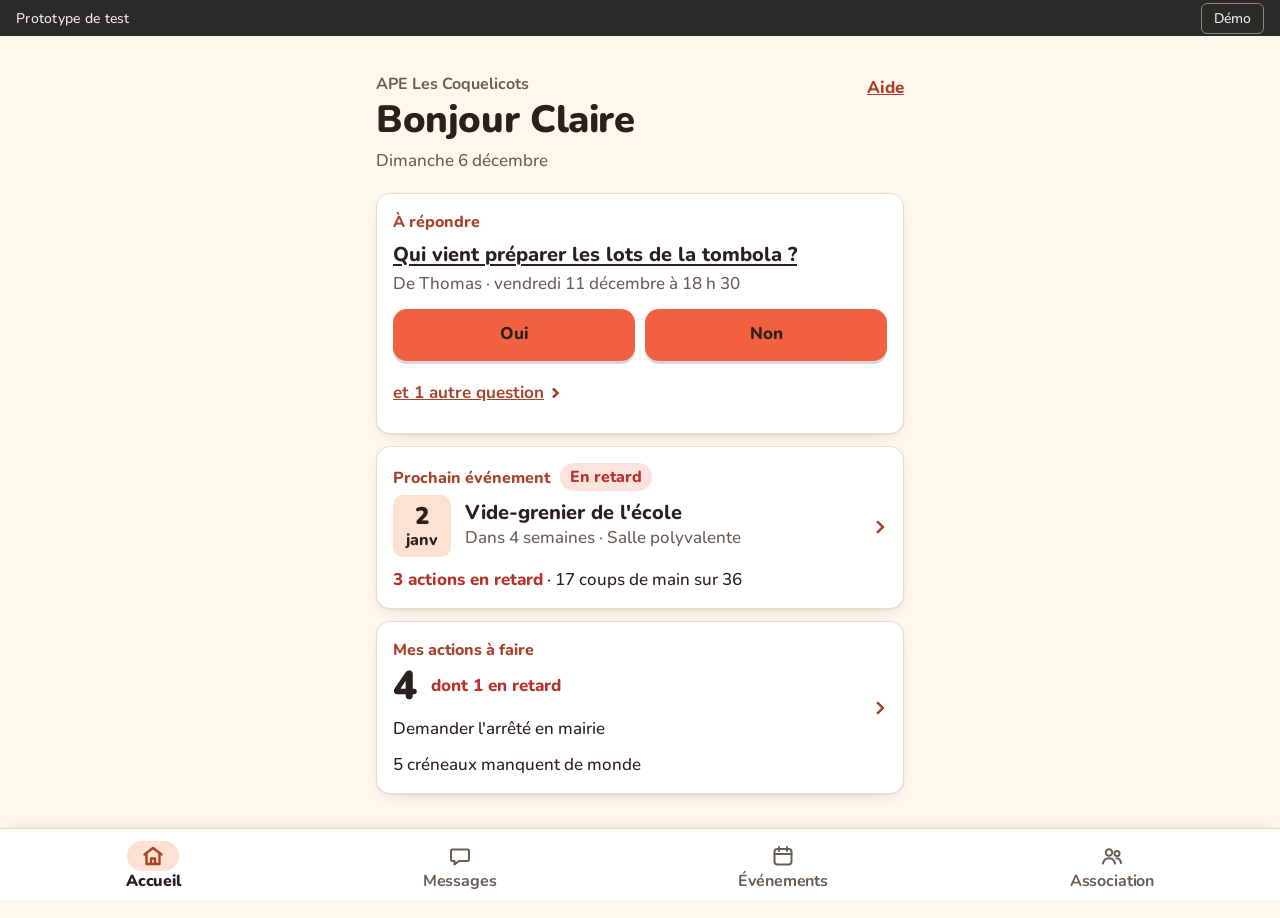
==== nuit/index.html @ 88365518 "Nuit du 2026-11-18 : demandes 005b, 006 et 007 Co-Authored-By: Claude Opus 5.5 <noreply@anthropic.co" ====
<!doctype html>
<html lang="fr">
<head>
  <meta charset="utf-8">
  <meta name="viewport" content="width=device-width, initial-scale=1, viewport-fit=cover">
  <meta name="theme-color" content="#FFF7EC">
  <meta name="robots" content="noindex, nofollow, noarchive">
  <meta name="googlebot" content="noindex, nofollow">
  <title>MonAsso — prototype</title>
  <link rel="stylesheet" href="style.css">
</head>
<body>
  <!-- Outils de démonstration (rempli par js/app.js) : ne font pas partie de l'interface. -->
  <div class="demo" role="region" aria-label="Outils de démonstration">
    <div class="demo-bandeau">
      <span class="demo-etiquette" id="demo-etiquette">Prototype de test</span>
      <a class="demo-retour" id="demo-retour" href="#accueil" hidden>Revenir à l'application</a>
      <button type="button" class="demo-bouton" id="demo-ouvrir" aria-expanded="false" aria-controls="demo-menu">Démo</button>
    </div>
    <div class="demo-menu" id="demo-menu" hidden></div>
  </div>

  <main id="vue" class="vue" tabindex="-1"></main>

  <!-- Menu du bas (rempli par js/app.js selon la sorte de groupe). -->
  <nav class="onglets" id="onglets" aria-label="Menu principal"></nav>

  <noscript><p class="vue">Ce prototype a besoin de JavaScript pour fonctionner.</p></noscript>

  <script src="mots.js"></script>
  <script src="donnees.js"></script>
  <script src="js/logique.js"></script>
  <script src="js/groupes.js"></script>
  <script src="js/evenements.js"></script>
  <script src="js/messages.js"></script>
  <script src="js/app.js"></script>
</body>
</html>
---- nuit/style.css ----
/*
  Prototype MonAsso — charte « V2 » (demande 1, navigation et charte).
  Fond crème chaud, une couleur principale vive (remplaçable par celle de
  l'association), un accent bleu canard, coins arrondis, police ronde Nunito.
  Tout est décrit, avec les contrastes, sur la page interne « Charte » (#charte).

  Règles : texte de 16 px minimum, contraste AA (4,5:1) pour tout texte,
  un seul bouton principal par écran, boutons nommés par un verbe et son objet.
*/

/* Nunito : police ronde et lisible, zéro rond. Licence libre OFL (polices/OFL-nunito.txt). */
@font-face { font-family: "Nunito"; src: url("polices/nunito-variable.woff2") format("woff2"); font-weight: 200 1000; font-style: normal; font-display: swap; }

:root {
  /* Couleur principale : remplacée au chargement par celle de l'association (js/app.js). */
  --principale: #F2613F;          /* aplats, repères, illustrations */
  --principale-fond: #F2613F;     /* fond du bouton principal */
  --sur-principale: #2A211C;      /* texte posé sur la couleur principale */
  --principale-texte: #A9442C;    /* écrire en couleur (liens, titres de carte) */
  --principale-pale: #FDE1D2;     /* fond léger */

  /* Accent : bleu canard, pour « en cours » et les informations. */
  --accent: #0B6E77;
  --accent-pale: #DDF0EF;

  /* Alerte : retards, annulation. */
  --alerte: #B8322A;
  --alerte-pale: #FBE3DE;

  /* Code couleur de préparation (calendrier) : toujours accompagné d'un mot. */
  --vert: #2F8A3E;
  --vert-pale: #DDF1DF;
  --vert-texte: #1F6B2C;
  --orange: #E08A1E;
  --orange-pale: #FDEBD3;
  --orange-texte: #8A4A0A;

  /* Neutres chauds */
  --fond: #FFF7EC;
  --surface: #FFFFFF;
  --surface-douce: #F3E9DA;
  --trait: #EADCC8;
  --texte: #2A211C;
  --texte-doux: #6B5D52;          /* 6:1 sur le fond */

  --police: "Nunito", "Trebuchet MS", system-ui, sans-serif;
  --taille-texte: 1.0625rem;      /* 17 px */
  --taille-petit: 1rem;           /* 16 px : jamais en dessous */
  --rayon: 14px;
  --rayon-petit: 10px;
  --geste: 52px;                  /* hauteur minimale des zones tactiles */
  --barre-bas: 72px;
  --ombre: 0 1px 2px rgba(42, 33, 28, 0.06), 0 6px 18px -10px rgba(42, 33, 28, 0.25);
}

*, *::before, *::after { box-sizing: border-box; }
html { -webkit-text-size-adjust: 100%; }

body {
  margin: 0;
  background: var(--fond);
  color: var(--texte);
  font-family: var(--police);
  font-size: var(--taille-texte);
  font-weight: 500;
  line-height: 1.5;
  overflow-wrap: break-word;
}

a { color: var(--principale-texte); font-weight: 700; }
:focus-visible { outline: 3px solid var(--accent); outline-offset: 3px; border-radius: 4px; }
h1, h2, h3, p, figure { margin: 0; }
ul, ol { margin: 0; padding: 0; list-style: none; }
strong { font-weight: 800; }

/* ---------- Outils de démo (hors interface) ---------- */

.demo { position: sticky; top: 0; z-index: 10; font-size: 0.875rem; }
.demo-bandeau {
  display: flex; align-items: center; justify-content: space-between; gap: 12px;
  min-height: 36px; padding: 0 16px; background: #2B2A28; color: #F2EFE8;
}
.demo-etiquette { letter-spacing: 0.02em; }
.demo-bouton {
  font: inherit; color: inherit; background: transparent;
  border: 1px solid #8C877D; border-radius: 6px; padding: 4px 12px; min-height: 30px; cursor: pointer;
}
.demo-retour { color: #F2EFE8; margin-left: auto; padding: 4px 0; font-weight: 500; }
.demo-menu { background: #2B2A28; color: #F2EFE8; padding: 4px 16px 12px; border-top: 1px solid #45433F; }
.demo-ligne {
  display: flex; align-items: center; justify-content: space-between; gap: 12px; width: 100%;
  min-height: 48px; padding: 8px 0; border: 0; border-bottom: 1px solid #45433F;
  font: inherit; color: #F2EFE8; text-decoration: none; text-align: left; background: none; font-weight: 500;
}
.demo-ligne select { font: inherit; font-size: 1rem; padding: 6px 8px; border-radius: 6px; border: 1px solid #8C877D; background: #3A3936; color: #F2EFE8; }
/* « Changer de groupe » et « Changer de personne » : le libellé au-dessus, la liste dessous,
   sur toute la largeur du menu et jamais plus ; un nom trop long est coupé par des points de suspension. */
.demo-ligne--liste { flex-direction: column; align-items: stretch; justify-content: center; gap: 4px; min-width: 0; }
.demo-ligne--liste select {
  display: block; width: 100%; max-width: 100%; min-width: 0; min-height: 44px; box-sizing: border-box;
  white-space: nowrap; overflow: hidden; text-overflow: ellipsis;
}
.demo-reinit { color: #D8D3C9; text-decoration: underline; cursor: pointer; border-bottom: 0; }

/* ---------- Mise en page ---------- */

.vue { max-width: 560px; margin: 0 auto; padding: 20px 16px 56px; outline: none; }
.espace-bureau .vue { padding-bottom: calc(var(--barre-bas) + 40px + env(safe-area-inset-bottom)); }

.entete { margin-bottom: 20px; }
.surtitre { font-size: var(--taille-petit); font-weight: 700; color: var(--texte-doux); margin-bottom: 2px; }
h1 { font-size: 2rem; line-height: 1.15; font-weight: 850; letter-spacing: -0.01em; }
h1:focus { outline: none; }
h2 { font-size: 1.25rem; line-height: 1.25; font-weight: 800; }
.sous-titre { margin-top: 6px; color: var(--texte-doux); }
.discret { color: var(--texte-doux); font-size: var(--taille-petit); }
.texte-alerte { color: var(--alerte); font-weight: 800; }

.retour {
  display: inline-flex; align-items: center; gap: 8px; min-height: 44px; margin: -6px 0 6px;
  text-decoration: none;
}
.retour::before { content: ""; width: 9px; height: 9px; border-left: 3px solid currentColor; border-bottom: 3px solid currentColor; transform: rotate(45deg); border-radius: 1px; }

.section { margin-top: 28px; }
.section-titre { display: flex; align-items: baseline; justify-content: space-between; gap: 12px; margin-bottom: 10px; }
.section-titre .discret { font-weight: 600; }

/* ---------- Boutons ---------- */

.bouton {
  display: flex; align-items: center; justify-content: center; gap: 8px;
  width: 100%; min-height: var(--geste); padding: 12px 20px;
  font: inherit; font-weight: 800; text-align: center; text-decoration: none;
  border-radius: var(--rayon); cursor: pointer; border: 2px solid transparent;
}
.bouton--principal { background: var(--principale-fond); color: var(--sur-principale); box-shadow: 0 3px 0 rgba(42, 33, 28, 0.18); }
.bouton--secondaire { background: var(--surface); color: var(--texte); border-color: var(--texte); }
.bouton--alerte { background: var(--alerte); color: #fff; }
.bouton--petit { width: auto; min-height: 48px; padding: 8px 16px; flex-shrink: 0; }
.bouton + .bouton, .bouton + .boutons-ligne, .boutons-ligne + .bouton { margin-top: 12px; }
.bouton:active { transform: translateY(2px); box-shadow: none; }
/* Un bouton d'ajout placé avant une liste, ou après elle (demande 006). */
.bouton + .calendrier, .bouton + .avancement, .bouton + .vide { margin-top: 16px; }
.repli + .bouton { margin-top: 14px; }
.vide .bouton { margin-top: 6px; }

.lien-suite { display: inline-flex; align-items: center; gap: 6px; min-height: 48px; margin-top: 8px; }
.lien-suite::after { content: ""; width: 8px; height: 8px; border-right: 3px solid currentColor; border-top: 3px solid currentColor; transform: rotate(45deg); border-radius: 1px; }
.lien-bouton {
  display: block; width: 100%; min-height: 48px; margin-top: 4px;
  font: inherit; font-weight: 700; color: var(--texte-doux); background: none; border: 0; text-decoration: underline; cursor: pointer;
}

/* ---------- Cartes et blocs (un toucher ouvre le détail) ---------- */

.carte {
  position: relative; display: block; padding: 16px 44px 16px 16px; margin-bottom: 12px;
  background: var(--surface); border: 1px solid var(--trait); border-radius: var(--rayon); box-shadow: var(--ombre);
  color: var(--texte); text-decoration: none; font-weight: 500;
}
.carte::after {
  content: ""; position: absolute; right: 20px; top: 50%; width: 10px; height: 10px; margin-top: -5px;
  border-right: 3px solid var(--principale-texte); border-top: 3px solid var(--principale-texte); transform: rotate(45deg); border-radius: 1px;
}
.carte:active { transform: translateY(1px); }
.carte-etiquette { display: block; font-size: var(--taille-petit); font-weight: 800; color: var(--principale-texte); margin-bottom: 4px; }
.carte-ligne { display: flex; gap: 14px; align-items: center; }
.carte-titre { display: block; font-size: 1.25rem; line-height: 1.25; font-weight: 800; }
.carte-quand { display: block; color: var(--texte-doux); }
.carte-infos { display: block; margin-top: 10px; }
.carte--passee { background: var(--surface-douce); box-shadow: none; }

.grand-nombre { font-size: 2.5rem; line-height: 1; font-weight: 900; color: var(--texte); }
.bloc-chiffre { display: flex; align-items: center; gap: 14px; }

.pastille {
  display: flex; flex-direction: column; align-items: center; justify-content: center; flex-shrink: 0;
  width: 58px; height: 62px; border-radius: var(--rayon-petit);
  background: var(--principale-pale); color: var(--texte); line-height: 1;
}
.pastille-jour { font-size: 1.5rem; font-weight: 900; }
.pastille-mois { font-size: 1rem; font-weight: 800; margin-top: 4px; }
.carte--passee .pastille { background: var(--surface); }

/* Étiquettes */
.etiquette {
  display: inline-block; flex-shrink: 0; padding: 2px 10px; border-radius: 999px;
  font-size: 1rem; font-weight: 800; white-space: nowrap;
  background: var(--surface-douce); color: var(--texte);
}
.etiquette--alerte { background: var(--alerte-pale); color: var(--alerte); }
.etiquette--ok { background: var(--accent-pale); color: var(--accent); }
.compte { display: inline-block; min-width: 1.8em; padding: 0 8px; margin-left: 6px; border-radius: 999px; background: var(--surface-douce); text-align: center; font-size: 1rem; }

/* ---------- Barre du bas (espace bureau) ---------- */

.onglets {
  position: fixed; left: 0; right: 0; bottom: 0; z-index: 9;
  display: flex; justify-content: space-around; gap: 2px;
  min-height: var(--barre-bas); padding: 0 6px env(safe-area-inset-bottom);
  background: var(--surface); border-top: 1px solid var(--trait);
  box-shadow: 0 -6px 18px -12px rgba(42, 33, 28, 0.3);
}
.onglets[hidden] { display: none; }
.onglets a {
  flex: 1 1 auto; display: flex; flex-direction: column; align-items: center; justify-content: center; gap: 2px; min-width: 0;
  padding: 8px 2px 6px; color: var(--texte-doux); text-decoration: none; font-size: 1rem; font-weight: 700; line-height: 1.1;
  letter-spacing: -0.01em;
}
.onglets .icone { display: flex; align-items: center; justify-content: center; width: 52px; height: 30px; border-radius: 999px; }
.onglets svg { width: 24px; height: 24px; fill: none; stroke: currentColor; stroke-width: 2; stroke-linecap: round; stroke-linejoin: round; }
.onglets a[aria-current="page"] { color: var(--texte); font-weight: 850; }
.onglets a[aria-current="page"] .icone { background: var(--principale-pale); }
.onglets a[aria-current="page"] svg { stroke: var(--principale-texte); stroke-width: 2.4; }

/* ---------- Listes d'actions ---------- */

.bascule { display: grid; grid-template-columns: 1fr 1fr; gap: 4px; padding: 4px; margin-bottom: 8px; background: var(--surface-douce); border-radius: var(--rayon); }
.bascule a {
  display: flex; align-items: center; justify-content: center; min-height: 46px; padding: 6px 8px;
  border-radius: var(--rayon-petit); color: var(--texte); text-decoration: none; text-align: center;
}
.bascule a[aria-current] { background: var(--surface); box-shadow: var(--ombre); font-weight: 850; }

.actions { background: var(--surface); border: 1px solid var(--trait); border-radius: var(--rayon); padding: 0 14px; }
.action { display: flex; align-items: center; justify-content: space-between; gap: 12px; padding: 12px 0; }
.action + .action { border-top: 1px solid var(--trait); }
.action-texte { min-width: 0; }
.action-libelle { font-weight: 800; line-height: 1.3; }
.action-meta { color: var(--texte-doux); margin-top: 2px; }
.action--retard .action-quand { color: var(--alerte); font-weight: 800; }
.action--fait .action-libelle { color: var(--texte-doux); font-weight: 500; }

/* Libellé qui s'ouvre (demande 006, bureau) : tout le texte de l'action est la zone à toucher,
   le libellé garde sa couleur et sa graisse et gagne un soulignement. */
.action-texte--lien {
  display: flex; flex-direction: column; justify-content: center; flex: 1 1 auto; min-height: 44px;
  color: inherit; font-weight: inherit; text-decoration: none;
}
.action-texte--lien .action-libelle { text-decoration: underline; text-decoration-thickness: 2px; text-underline-offset: 3px; }

/* Statut d'une action : on touche pour le faire avancer */
.statut {
  flex-shrink: 0; min-width: 104px; min-height: 48px; padding: 6px 12px;
  font: inherit; font-size: 1rem; font-weight: 800; border-radius: 999px; cursor: pointer;
  border: 2px solid var(--texte); color: var(--texte); background: var(--surface);
}
.statut--en-cours { background: var(--accent-pale); border-color: var(--accent); color: var(--accent); }
.statut--fait { border-color: transparent; background: transparent; color: var(--texte-doux); font-weight: 600; min-height: 44px; }
.statut--fait::before {
  content: ""; display: inline-block; width: 10px; height: 5px; margin: 0 8px 3px 0;
  border-left: 2.5px solid currentColor; border-bottom: 2.5px solid currentColor; transform: rotate(-45deg);
}
.action--retard .statut--a-faire { border-color: var(--alerte); color: var(--alerte); }
.statut:active { transform: scale(0.96); }
/* État qui se lit sans se toucher (ni référent de l'action, ni bureau) : même étiquette, même mot, même forme. */
.statut--lecture { display: inline-flex; align-items: center; justify-content: center; cursor: default; }
.statut--lecture:active { transform: none; }

/* Groupes repliables (échéances d'un événement, créneaux) */
.repli { margin-bottom: 10px; background: var(--surface); border: 1px solid var(--trait); border-radius: var(--rayon); }
.repli > summary {
  display: flex; align-items: center; gap: 10px; min-height: 60px; padding: 10px 14px; cursor: pointer; list-style: none;
}
.repli > summary::-webkit-details-marker { display: none; }
.repli > summary::after {
  content: ""; flex-shrink: 0; width: 9px; height: 9px; margin: 0 4px 4px 4px;
  border-right: 3px solid var(--texte-doux); border-bottom: 3px solid var(--texte-doux); transform: rotate(45deg); border-radius: 1px;
}
.repli[open] > summary::after { transform: rotate(-135deg); margin-bottom: -4px; }
.repli-titres { flex: 1; min-width: 0; }
.repli-titre { display: block; font-weight: 800; }
.repli-meta { display: block; color: var(--texte-doux); }
.insecable { white-space: nowrap; }
/* Suite de mentions séparées par un point médian : le point ouvre chaque mention et tombe hors du cadre
   quand la mention commence une ligne. Aucun point seul en bout ni en début de ligne. */
.suite { display: flex; flex-wrap: wrap; overflow: hidden; }
.suite-part { padding-left: 1em; margin-left: -1em; margin-right: 1em; }
.suite-part:last-child { margin-right: 0; }
.suite-point { display: inline-block; width: 1em; margin-left: -1em; text-align: center; white-space: pre; }
.repli-corps { padding: 0 14px 6px; border-top: 1px solid var(--trait); }
.repli .actions { border: 0; padding: 0; background: none; }

.avancement { margin-bottom: 8px; }
.barre { height: 10px; margin-bottom: 16px; background: var(--surface-douce); border-radius: 999px; overflow: hidden; }
.barre span { display: block; height: 100%; background: var(--principale); border-radius: 999px; }
.astuce { margin-bottom: 14px; padding: 10px 14px; background: var(--accent-pale); border-radius: var(--rayon-petit); color: var(--texte); }

/* ---------- Calendrier ---------- */

.calendrier { margin-bottom: 28px; padding: 16px 12px 14px; background: var(--surface); border: 1px solid var(--trait); border-radius: var(--rayon); }
.calendrier-titre { margin: 0 4px 10px; }
.calendrier-grille { width: 100%; border-collapse: separate; border-spacing: 2px; table-layout: fixed; }
.calendrier-grille th { font-size: 1rem; font-weight: 700; color: var(--texte-doux); padding-bottom: 4px; }
.calendrier-grille td { padding: 0; text-align: center; }
.jour {
  display: flex; align-items: center; justify-content: center; width: 100%; max-width: 46px; height: 44px; margin: 0 auto;
  border-radius: 12px; color: var(--texte); font-weight: 600; text-decoration: none; border: 3px solid transparent;
}
a.jour { font-weight: 900; }
/* Trois formes en plus des couleurs, pour qui distingue mal le rouge du vert. */
.jour--a-jour { background: var(--vert-pale); border-color: var(--vert); border-radius: 50%; }
.jour--en-cours { background: var(--orange-pale); border-color: var(--orange); border-style: dashed; }
.jour--retard { background: var(--alerte-pale); border-color: var(--alerte); border-style: double; border-width: 5px; }
.jour--passe { background: var(--surface-douce); }
.jour--aujourdhui { text-decoration: underline; text-decoration-thickness: 3px; text-underline-offset: 3px; font-weight: 900; }
.calendrier-mois { margin-top: 12px; }
.calendrier-mois .bouton { width: 100%; }
.legende { margin-top: 14px; }
.legende li { display: flex; align-items: center; gap: 12px; padding: 4px 0; }
.legende .jour { flex-shrink: 0; width: 34px; height: 34px; margin: 0; }
.etiquette--retard { background: var(--alerte-pale); color: var(--alerte); }
.etiquette--en-cours { background: var(--orange-pale); color: var(--orange-texte); }
.etiquette--a-jour { background: var(--vert-pale); color: var(--vert-texte); }
.carte-statut { display: block; margin-top: 6px; }
.carte-etiquette .etiquette { margin-left: 6px; vertical-align: 1px; }
.entete .sous-titre .etiquette { margin-top: 2px; }

/* ---------- Événement : onglets ---------- */

.sous-onglets { display: flex; gap: 4px; padding: 4px; margin: 0 0 20px; background: var(--surface-douce); border-radius: var(--rayon); }
.sous-onglets a {
  flex: 1 1 auto; display: flex; align-items: center; justify-content: center; min-height: 46px; padding: 0 6px;
  border-radius: var(--rayon-petit); color: var(--texte); text-decoration: none; font-weight: 700; white-space: nowrap;
}
.sous-onglets a[aria-current="page"] { background: var(--surface); box-shadow: var(--ombre); font-weight: 850; }

/* Lien à envoyer aux parents */
.partage { padding: 18px 16px; margin-bottom: 28px; background: var(--principale-pale); border-radius: var(--rayon); }
.partage h2 { margin-bottom: 4px; }
.partage > .discret { color: var(--texte); margin-bottom: 12px; }
.lien-adresse {
  padding: 10px 12px; margin-bottom: 12px; background: var(--surface); border-radius: var(--rayon-petit);
  font-size: 1rem; overflow-wrap: anywhere; user-select: all; -webkit-user-select: all;
}
.copie-ok:empty { display: none; }
.copie-ok { margin-top: 8px; color: var(--texte); }
.partage .boutons-ligne { margin-top: 12px; }
.boutons-ligne { display: grid; grid-template-columns: 1fr 1fr; gap: 10px; }
.boutons-ligne .bouton { margin: 0; min-width: 0; padding-left: 8px; padding-right: 8px; line-height: 1.2; }
.qr { display: flex; gap: 14px; align-items: center; margin-top: 14px; padding: 12px; background: var(--surface); border-radius: var(--rayon-petit); }
.qr[hidden] { display: none; }
.qr-image {
  flex-shrink: 0; width: 88px; height: 88px; border: 2px solid var(--texte); border-radius: 6px;
  background:
    linear-gradient(var(--texte), var(--texte)) 8px 8px / 22px 22px no-repeat,
    linear-gradient(var(--texte), var(--texte)) 54px 8px / 22px 22px no-repeat,
    linear-gradient(var(--texte), var(--texte)) 8px 54px / 22px 22px no-repeat,
    repeating-linear-gradient(90deg, transparent 0 6px, rgba(42, 33, 28, 0.25) 6px 9px),
    #fff;
}

/* Qui vient (bureau) */
.noms li { display: flex; flex-wrap: wrap; justify-content: space-between; gap: 2px 12px; padding: 10px 0; }
.noms li + li { border-top: 1px solid var(--trait); }
.noms a { display: inline-flex; align-items: center; min-height: 40px; }
.repli-corps > .calme { padding: 10px 0; }

/* ---------- Bilan ---------- */

.affichette {
  position: relative; margin: 0 0 20px; padding: 28px 20px 24px;
  background: var(--surface); border-radius: var(--rayon); box-shadow: var(--ombre);
  border-top: 12px solid var(--principale);
}
.affichette-asso { font-weight: 800; color: var(--texte-doux); }
.affichette-merci { font-size: 2.5rem; line-height: 1.1; font-weight: 900; margin: 4px 0 20px; }
.nombre { font-weight: 900; }
.chiffre-vedette { display: flex; align-items: center; gap: 14px; font-weight: 800; font-size: 1.1875rem; line-height: 1.25; margin-bottom: 16px; }
.chiffre-vedette .nombre { font-size: 4rem; line-height: 1; padding: 4px 12px; background: var(--principale-pale); border-radius: var(--rayon); }
.chiffres li { display: flex; align-items: baseline; gap: 10px; padding: 10px 0; border-top: 1px solid var(--trait); }
.chiffres .nombre { font-size: 1.875rem; white-space: nowrap; color: var(--accent); }
.affichette-pied { margin-top: 16px; }
.note-bas { margin-top: 12px; }

/* ---------- États vides, avec illustration légère ---------- */

.vide { display: flex; flex-direction: column; align-items: center; text-align: center; gap: 10px; padding: 24px 16px; background: var(--surface); border-radius: var(--rayon); border: 1px dashed var(--trait); }
.vide p { max-width: 30em; }
.illustration { width: 132px; height: auto; }
.calme { color: var(--texte-doux); }

/* ---------- Association, Aide, Charte ---------- */

.fiche, .membres { background: var(--surface); border: 1px solid var(--trait); border-radius: var(--rayon); padding: 4px 14px; }
.membres li, .fiche li { display: flex; justify-content: space-between; flex-wrap: wrap; gap: 4px 12px; padding: 12px 0; }
.membres li + li, .fiche li + li { border-top: 1px solid var(--trait); }
.membre-nom { font-weight: 800; }
.membre-role, .fiche-cle { color: var(--texte-doux); }

.questions .repli > summary { font-weight: 800; }
.questions .repli-corps { padding: 12px 14px 14px; }
.questions .repli-corps p + p { margin-top: 8px; }

.nuancier { display: grid; grid-template-columns: 1fr; gap: 10px; }
.nuance { display: flex; align-items: center; gap: 12px; padding: 10px; background: var(--surface); border: 1px solid var(--trait); border-radius: var(--rayon-petit); }
.nuance-carre { flex-shrink: 0; width: 52px; height: 52px; border-radius: var(--rayon-petit); border: 1px solid rgba(42, 33, 28, 0.15); }
.nuance-nom { display: block; font-weight: 800; }
.nuance-detail { display: block; color: var(--texte-doux); }
.choix-couleurs { display: flex; flex-wrap: wrap; gap: 8px; }
.choix-couleur {
  display: inline-flex; align-items: center; gap: 8px; min-height: 48px; padding: 6px 14px 6px 8px;
  font: inherit; font-weight: 700; color: var(--texte); background: var(--surface); border: 2px solid var(--trait); border-radius: 999px; cursor: pointer;
}
.choix-couleur[aria-pressed="true"] { border-color: var(--texte); font-weight: 850; }
.choix-couleur span { width: 30px; height: 30px; border-radius: 50%; }
.echelle li { padding: 8px 0; border-bottom: 1px solid var(--trait); }
.echelle .discret { display: block; }
.exemples > * + * { margin-top: 14px; }
.regles { list-style: disc; padding-left: 1.2em; }
.regles li { padding: 3px 0; }

/* ---------- Lien « Aide » en haut de chaque écran (demande 005) ---------- */

.lien-aide {
  float: right; display: inline-flex; align-items: center; min-height: 44px; margin: -6px -4px 4px 12px; padding: 0 4px;
  font-weight: 800; color: var(--principale-texte);
}

/* ---------- Groupes, personnes, équipes (demande 005) ---------- */

.message-ok {
  margin: 0 0 16px; padding: 12px 14px; border-radius: var(--rayon-petit);
  background: var(--accent-pale); color: var(--texte); font-weight: 700; border-left: 6px solid var(--accent);
}
.message-ok[hidden] { display: none; }
.section .message-ok { margin-top: 14px; }
.avertissement {
  margin: -8px 0 18px; padding: 8px 12px; border-radius: var(--rayon-petit);
  background: var(--surface-douce); color: var(--texte-doux); font-size: var(--taille-petit); font-weight: 700;
}

.personnes { margin-top: 16px; background: var(--surface); border: 1px solid var(--trait); border-radius: var(--rayon); padding: 0 14px; }
.personnes li + li { border-top: 1px solid var(--trait); }
.personne { display: block; padding: 12px 0; color: var(--texte); text-decoration: none; }
.personne--lien { position: relative; padding-right: 28px; }
.personne--lien::after {
  content: ""; position: absolute; right: 6px; top: 50%; width: 9px; height: 9px; margin-top: -5px;
  border-right: 3px solid var(--texte-doux); border-top: 3px solid var(--texte-doux); transform: rotate(45deg); border-radius: 1px;
}
.personne-nom { display: block; font-weight: 800; }
.personne-vous { color: var(--texte-doux); font-weight: 600; }
.personne-detail { display: block; color: var(--texte-doux); }
.personne-contact { color: var(--texte); }

.form-personne, .form-equipe, .form-groupe, .form-evenement, .form-action, .form-creneau { margin-top: 4px; }
.choix { border: 0; margin: 0 0 16px; padding: 0; min-width: 0; }
.choix legend { font-weight: 800; margin-bottom: 6px; padding: 0; }
.choix-option {
  display: flex; align-items: flex-start; gap: 12px; min-height: var(--geste); padding: 10px 12px; margin-bottom: 8px;
  background: var(--surface); border: 2px solid var(--trait); border-radius: var(--rayon-petit); cursor: pointer;
}
.choix-option:has(input:checked) { border-color: var(--texte); }
.choix-option input { flex-shrink: 0; width: 24px; height: 24px; margin: 1px 0 0; accent-color: var(--accent); }
.choix-texte { min-width: 0; }
.choix-titre { display: flex; align-items: center; gap: 8px; font-weight: 800; }
.choix-detail { display: block; color: var(--texte-doux); }
.choix--couleurs { display: grid; grid-template-columns: 1fr 1fr; gap: 0 8px; }
.choix--couleurs legend { grid-column: 1 / -1; }
.choix--couleurs .champ-erreur { grid-column: 1 / -1; }
.choix--couleurs .choix-option { align-items: center; gap: 8px; min-width: 0; padding: 8px 8px; }
.choix--couleurs .choix-titre { gap: 6px; min-width: 0; }
.choix--liste .choix-option { margin-bottom: 6px; align-items: center; }
/* Choix unique replié (référent d'une action) : le repli montre le choix en cours, la liste est dedans. */
.choix--replie .repli { margin-bottom: 0; }
.choix--replie .repli-corps { padding-top: 12px; }
.choix--replie .surtitre { margin: 10px 0 6px; }
.pastille-couleur { flex-shrink: 0; width: 26px; height: 26px; border-radius: 50%; border: 1px solid rgba(42, 33, 28, 0.25); }
.lien-bouton--alerte { color: var(--alerte); margin-top: 12px; }
.visuellement-cache {
  position: absolute !important; width: 1px; height: 1px; padding: 0; margin: -1px; overflow: hidden;
  clip: rect(0 0 0 0); white-space: nowrap; border: 0;
}
.visuellement-cache:focus-visible + .bouton { outline: 3px solid var(--accent); outline-offset: 2px; }

/* ---------- Messages (demande 007) ---------- */

/* N1 · Paire de réponse « Oui » / « Non » : seule exception à « un seul bouton principal par écran ».
   Avant la réponse, deux boutons pleins de même taille, sans vert ni rouge. Après, le bouton choisi reste plein
   et porte une coche (le dessin de .statut--fait) ; l'autre passe en contour. */
.bouton--choisi::before {
  content: ""; flex-shrink: 0; width: 12px; height: 6px; margin-bottom: 4px;
  border-left: 3px solid currentColor; border-bottom: 3px solid currentColor; transform: rotate(-45deg);
}
.ma-reponse { margin-bottom: 4px; }
.paire-reponse + .message-ok { margin: 12px 0 0; }

/* N2 · Bloc « À répondre » de l'accueil : l'aspect d'une carte, sans flèche, car ce n'est pas un lien entier. */
.bloc-reponse {
  padding: 16px; margin-bottom: 12px;
  background: var(--surface); border: 1px solid var(--trait); border-radius: var(--rayon); box-shadow: var(--ombre);
}
.bloc-reponse .carte-etiquette { line-height: 1.5; }
.bloc-reponse a.carte-titre {
  padding: 4px 0; color: var(--texte);
  text-decoration: underline; text-decoration-thickness: 2px; text-underline-offset: 3px;
}
.bloc-reponse .carte-quand { margin-bottom: 12px; }
.bloc-reponse .calme { padding: 4px 0; }
.bloc-reponse .message-ok { margin: 4px 0 14px; }
.bloc-reponse .message-ok:focus { outline: none; }
/* Chaque lien de fin de bloc sur sa ligne, jamais côte à côte. */
.bloc-reponse .lien-suite { display: flex; width: fit-content; }
.message-ok a { display: inline-block; padding: 4px 0; color: var(--texte); }

/* N3 · Repère « Rendez-vous » d'un jour du calendrier : carré aux coins arrondis, trait plein. */
.jour--rendez-vous { background: var(--accent-pale); border-color: var(--accent); }
.rendez-vous { margin-bottom: 28px; }

/* N5 · Les huit choix du jour sur deux colonnes (les règles de .choix--couleurs), et la case qui ne se coche plus. */
.choix--deux-colonnes { display: grid; grid-template-columns: 1fr 1fr; gap: 0 8px; }
.choix--deux-colonnes legend { grid-column: 1 / -1; }
.choix--deux-colonnes .champ-erreur { grid-column: 1 / -1; }
.choix--deux-colonnes .choix-option { align-items: center; gap: 8px; min-width: 0; padding: 8px 8px; }
.choix--deux-colonnes .choix-titre { gap: 6px; min-width: 0; }
.choix-option--bloquee { background: var(--surface-douce); color: var(--texte-doux); cursor: default; }
/* La phrase de la limite reste sous les yeux pendant qu'on fait défiler la liste des personnes. */
.limite-personnes:not(:empty) { position: sticky; top: 36px; z-index: 1; margin: 0 0 6px; padding: 6px 0; background: var(--fond); }

/* N6 · Réglage allumé : l'aspect de « En cours ». Le mot change avec l'état, la couleur n'est jamais seule. */
.statut[aria-pressed="true"] { background: var(--accent-pale); border-color: var(--accent); color: var(--accent); }

/* Nouvelle question, écran du message, listes */
.form-question { margin-top: 4px; }
.compte-question { margin-top: 4px; }
.repli-corps--formulaire { padding-top: 12px; }
.form-question .repli { margin-bottom: 16px; }
.entete--message .sous-titre + .sous-titre { margin-top: 2px; }
.entete--message .surtitre { margin-bottom: 6px; }
.confirmation-quoi + .bouton { margin-top: 16px; }
.calme + .bouton { margin-top: 16px; }
.suite-liste[hidden] { display: none; }
#section-rappels > .discret { margin: -4px 0 10px; }

/* ---------- Espace parent ---------- */

.affiche {
  padding: 24px 18px 20px; margin-bottom: 22px;
  background: var(--surface); border-radius: var(--rayon); box-shadow: var(--ombre); border-top: 12px solid var(--principale);
}
.affiche h1 { margin-top: 2px; }
.affiche-date { margin-top: 6px; font-weight: 800; }
.affiche-texte { margin-top: 10px; }

.creneaux > li + li { margin-top: 10px; }
.creneau { padding: 14px; background: var(--surface); border: 1px solid var(--trait); border-radius: var(--rayon); }
.creneau-haut { display: flex; justify-content: space-between; align-items: center; gap: 12px; }
.creneau-infos { min-width: 0; }
.creneau-horaire { color: var(--texte-doux); }
.creneau-titre { font-size: 1.1875rem; line-height: 1.25; font-weight: 800; }
.creneau-places { display: flex; flex-wrap: wrap; align-items: center; gap: 4px 10px; margin-top: 6px; font-weight: 700; }
.creneau-noms { margin-top: 6px; color: var(--texte-doux); }
.creneau--complet { background: var(--surface-douce); }
.creneau--ouvert { border: 2px solid var(--principale); }

.jauge { display: inline-flex; gap: 4px; }
.jauge span { width: 12px; height: 12px; border-radius: 50%; border: 2px solid var(--principale-texte); }
.jauge .pris { background: var(--principale-texte); }
.creneau--complet .jauge span { border-color: var(--texte-doux); background: var(--texte-doux); }

.formulaire { margin-top: 14px; padding-top: 14px; border-top: 1px solid var(--trait); }
.formulaire-titre { font-weight: 800; margin-bottom: 12px; }
.champ { margin-bottom: 16px; }
.champ label { display: block; font-weight: 800; margin-bottom: 4px; }
.champ-aide { color: var(--texte-doux); margin-bottom: 6px; }
.champ input {
  display: block; width: 100%; min-height: var(--geste); padding: 10px 14px;
  font: inherit; font-size: 1.1875rem; color: var(--texte);
  background: var(--surface); border: 2px solid var(--texte-doux); border-radius: var(--rayon-petit);
}
.champ input:focus { outline: none; border-color: var(--accent); box-shadow: 0 0 0 3px var(--accent-pale); }
.champ input.champ-court { width: 5.5rem; text-align: center; text-transform: uppercase; }
/* Dates et heures : la largeur et la hauteur d'un champ de texte, vide comme rempli (iPhone compris). */
.champ input[type="date"], .champ input[type="time"] {
  -webkit-appearance: none; appearance: none; min-width: 0; max-width: 100%; height: calc(1.5em + 24px); text-align: left;
}
.champ input[type="date"]::-webkit-date-and-time-value, .champ input[type="time"]::-webkit-date-and-time-value { text-align: left; min-height: 1.5em; }
.champ input[aria-invalid="true"] { border-color: var(--alerte); }
.champ-erreur, .erreur-generale { color: var(--alerte); font-weight: 800; }
.champ-erreur:not(:empty) { margin-top: 6px; }
.erreur-generale:not(:empty) { margin-bottom: 12px; }
.pied-affiche { margin-top: 20px; }

.confirmation > * + * { margin-top: 14px; }
.confirmation-quoi { padding: 14px 16px; background: var(--surface); border-radius: var(--rayon); border-left: 6px solid var(--principale); }
.tampon-ok { display: inline-block; padding: 4px 14px; border-radius: 999px; background: var(--accent-pale); color: var(--accent); font-weight: 850; }
.lien-perso { padding: 18px 16px; background: var(--principale-pale); border-radius: var(--rayon); }
.lien-perso > .discret { color: var(--texte); margin: 4px 0 12px; }
.lien-details { margin-top: 14px; }
.lien-details summary { min-height: 44px; display: flex; align-items: center; cursor: pointer; font-weight: 800; }
.lien-details .lien-adresse { margin-top: 8px; }

/* ---------- Ordinateur ---------- */

@media (min-width: 640px) {
  .vue { padding-top: 36px; }
  h1 { font-size: 2.375rem; }
  .nuancier { grid-template-columns: 1fr 1fr; }
}

@media (prefers-reduced-motion: reduce) {
  * { transition: none !important; scroll-behavior: auto !important; }
}
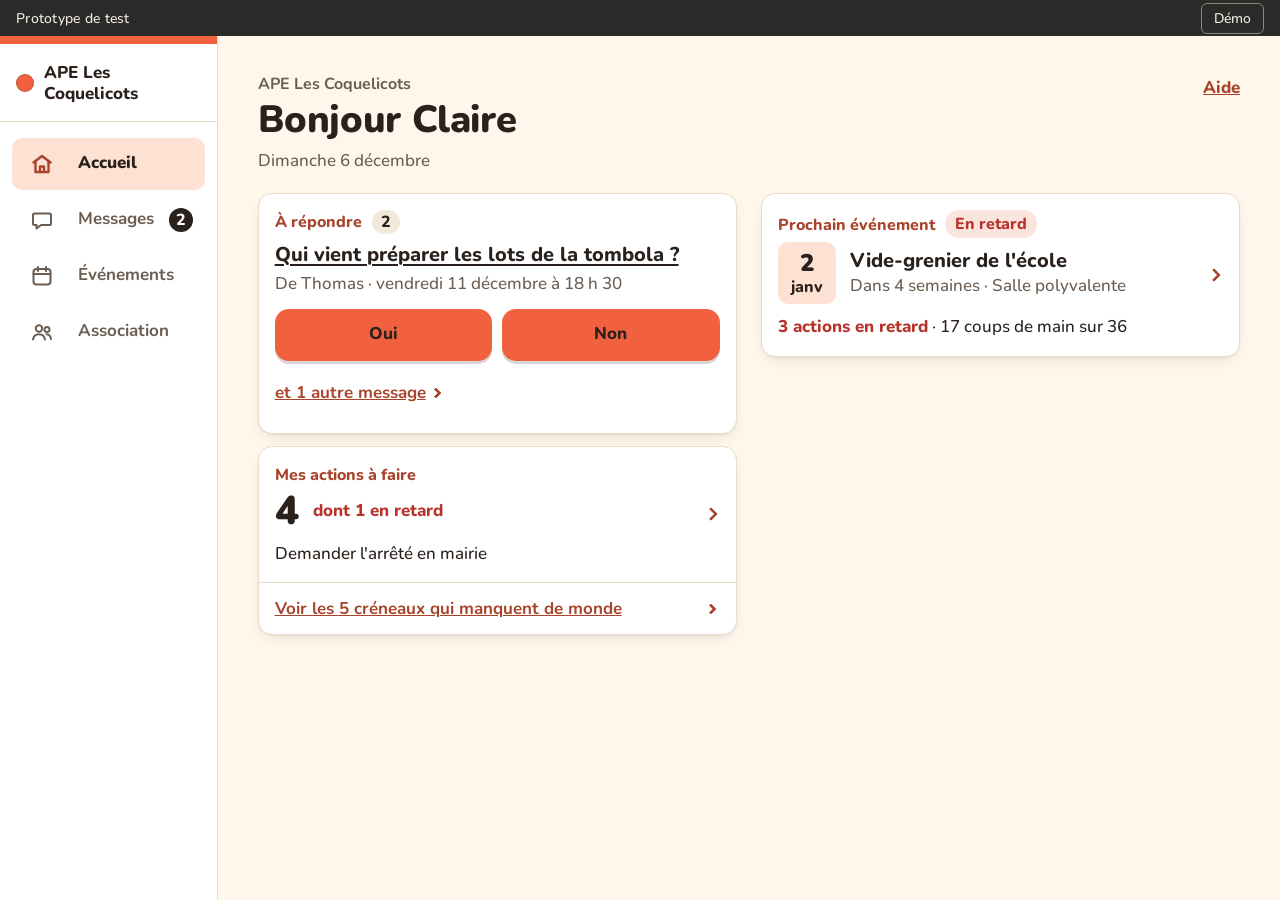
==== commit cfb872b9: "Demande 016 : mise en page ordinateur, à vérifier Co-Authored-By: Claude Opus 5.5 <noreply@anthropic" ====
--- a/nuit/index.html
+++ b/nuit/index.html
@@ -20,10 +20,14 @@
     <div class="demo-menu" id="demo-menu" hidden></div>
   </div>
 
+  <!-- Menu (rempli par js/app.js selon la sorte de groupe) : barre du bas au téléphone, colonne de gauche à l'ordinateur.
+       Il vient avant le contenu, pour être rejoint en premier au clavier. -->
+  <nav class="onglets" id="onglets" aria-label="Menu principal"></nav>
+
+  <!-- À l'ordinateur, la liste (Messages, Événements) quand l'écran est en deux colonnes ; vide au téléphone. -->
+  <div class="liste" id="liste"></div>
+
   <main id="vue" class="vue" tabindex="-1"></main>
-
-  <!-- Menu du bas (rempli par js/app.js selon la sorte de groupe). -->
-  <nav class="onglets" id="onglets" aria-label="Menu principal"></nav>
 
   <noscript><p class="vue">Ce prototype a besoin de JavaScript pour fonctionner.</p></noscript>
 
--- a/nuit/style.css
+++ b/nuit/style.css
@@ -50,6 +50,7 @@
   --rayon-petit: 10px;
   --geste: 52px;                  /* hauteur minimale des zones tactiles */
   --barre-bas: 72px;
+  --bande: 79px;                  /* hauteur de la bande du bouton : 12 + 54 (un bouton) + 12, et 1 px de trait */
   --ombre: 0 1px 2px rgba(42, 33, 28, 0.06), 0 6px 18px -10px rgba(42, 33, 28, 0.25);
 }
 
@@ -254,9 +255,7 @@
 }
 .action--retard .statut--a-faire { border-color: var(--alerte); color: var(--alerte); }
 .statut:active { transform: scale(0.96); }
-/* État qui se lit sans se toucher (ni référent de l'action, ni bureau) : même étiquette, même mot, même forme. */
-.statut--lecture { display: inline-flex; align-items: center; justify-content: center; cursor: default; }
-.statut--lecture:active { transform: none; }
+/* État qui se lit sans se toucher (ni référent de l'action, ni bureau) : une étiquette (.etiquette), pas un bouton (demande 006b). */
 
 /* Groupes repliables (échéances d'un événement, créneaux) */
 .repli { margin-bottom: 10px; background: var(--surface); border: 1px solid var(--trait); border-radius: var(--rayon); }
@@ -468,6 +467,10 @@
 .choix--replie .surtitre { margin: 10px 0 6px; }
 .pastille-couleur { flex-shrink: 0; width: 26px; height: 26px; border-radius: 50%; border: 1px solid rgba(42, 33, 28, 0.25); }
 .lien-bouton--alerte { color: var(--alerte); margin-top: 12px; }
+/* Le même, quand il mène à un écran (« Supprimer cet événement », demande 006b) : le texte reste centré dans la zone. */
+a.lien-bouton { display: flex; align-items: center; justify-content: center; text-align: center; }
+/* Écran « Refaire cet événement » : entre le paragraphe et le champ, l'écart qui sépare deux champs. */
+p + .form-evenement { margin-top: 16px; }
 .visuellement-cache {
   position: absolute !important; width: 1px; height: 1px; padding: 0; margin: -1px; overflow: hidden;
   clip: rect(0 0 0 0); white-space: nowrap; border: 0;
@@ -492,6 +495,8 @@
   background: var(--surface); border: 1px solid var(--trait); border-radius: var(--rayon); box-shadow: var(--ombre);
 }
 .bloc-reponse .carte-etiquette { line-height: 1.5; }
+/* Le nombre du titre (« À répondre 2 ») est neutre, comme dans un titre de section : jamais la couleur du groupe. */
+.carte-etiquette .compte { color: var(--texte); }
 .bloc-reponse a.carte-titre {
   padding: 4px 0; color: var(--texte);
   text-decoration: underline; text-decoration-thickness: 2px; text-underline-offset: 3px;
@@ -504,22 +509,72 @@
 .bloc-reponse .lien-suite { display: flex; width: fit-content; }
 .message-ok a { display: inline-block; padding: 4px 0; color: var(--texte); }
 
+/* N12 · Un bloc, deux liens (demande 007c) : l'aspect d'une carte, sans marge intérieure. En haut, une carte sans cadre,
+   avec sa flèche ; un trait ; en bas, un lien sur toute la largeur, sa flèche sur le même axe. Deux liens au plus, jamais de bouton. */
+.bloc-liens { margin-bottom: 12px; background: var(--surface); border: 1px solid var(--trait); border-radius: var(--rayon); box-shadow: var(--ombre); }
+.bloc-liens .carte { margin-bottom: 0; background: none; border: 0; box-shadow: none; }
+.bloc-liens .lien-suite { display: flex; justify-content: space-between; min-height: var(--geste); margin-top: 0; padding: 8px 21px 8px 16px; border-top: 1px solid var(--trait); }
+
 /* N3 · Repère « Rendez-vous » d'un jour du calendrier : carré aux coins arrondis, trait plein. */
 .jour--rendez-vous { background: var(--accent-pale); border-color: var(--accent); }
 .rendez-vous { margin-bottom: 28px; }
 
-/* N5 · Les huit choix du jour sur deux colonnes (les règles de .choix--couleurs), et la case qui ne se coche plus. */
-.choix--deux-colonnes { display: grid; grid-template-columns: 1fr 1fr; gap: 0 8px; }
-.choix--deux-colonnes legend { grid-column: 1 / -1; }
-.choix--deux-colonnes .champ-erreur { grid-column: 1 / -1; }
-.choix--deux-colonnes .choix-option { align-items: center; gap: 8px; min-width: 0; padding: 8px 8px; }
-.choix--deux-colonnes .choix-titre { gap: 6px; min-width: 0; }
+/* N5 · La case qui ne se coche plus. (Le choix sur deux colonnes de la 007 est retiré depuis la 007b ; le jour et l'heure sont des cases, N13.) */
 .choix-option--bloquee { background: var(--surface-douce); color: var(--texte-doux); cursor: default; }
 /* La phrase de la limite reste sous les yeux pendant qu'on fait défiler la liste des personnes. */
 .limite-personnes:not(:empty) { position: sticky; top: 36px; z-index: 1; margin: 0 0 6px; padding: 6px 0; background: var(--fond); }
 
 /* N6 · Réglage allumé : l'aspect de « En cours ». Le mot change avec l'état, la couleur n'est jamais seule. */
 .statut[aria-pressed="true"] { background: var(--accent-pale); border-color: var(--accent); color: var(--accent); }
+
+/* N13 · La case à toucher, sans rond (demande 007d) : les jours en grille de deux colonnes (.choix--cases), les heures sur une
+   seule ligne (.choix--ligne). Le bouton radio est caché (.visuellement-cache), la case entière est son étiquette.
+   Texte de 16 px, jamais coupé. La case choisie se lit sans la couleur : trait foncé, et une coche dans un rond foncé,
+   à cheval sur le coin haut droit (elle ne prend aucune largeur au mot). */
+.quand > .choix { margin-bottom: 16px; }
+.quand > .choix--ligne { margin-bottom: 0; }
+.quand > div > .champ { margin: 12px 0 0; }
+.quand > #zone-autre-date > .champ { margin: 0 0 16px; }
+.choix--cases, .choix--ligne { display: grid; gap: 8px; }
+.choix--cases { grid-template-columns: 1fr 1fr; }
+.choix--ligne { grid-template-columns: repeat(4, 1fr) auto; gap: 6px; }
+.choix--cases .choix-option, .choix--ligne .choix-option {
+  position: relative; align-items: center; justify-content: center; gap: 0; min-width: 0; margin: 0; padding: 4px 8px;
+  font-size: var(--taille-petit); white-space: nowrap; text-align: center;
+}
+/* Le bouton radio caché ne garde pas les 24 px du rond de .choix-option. */
+.choix--cases .choix-option input, .choix--ligne .choix-option input { width: 1px; height: 1px; margin: -1px; }
+.choix--ligne .choix-option { padding: 4px; }
+.choix--ligne .choix-option:last-of-type { padding: 4px 6px; }
+.choix--cases .choix-titre, .choix--ligne .choix-titre { display: block; }
+.choix--cases .champ-erreur, .choix--ligne .champ-erreur { grid-column: 1 / -1; }
+.choix--cases .champ-erreur:empty, .choix--ligne .champ-erreur:empty { display: none; }
+.choix--cases .champ-erreur:not(:empty), .choix--ligne .champ-erreur:not(:empty) { margin-top: 0; }
+.choix--cases .choix-option:has(input:focus-visible), .choix--ligne .choix-option:has(input:focus-visible) { outline: 3px solid var(--accent); outline-offset: 3px; }
+.choix--cases .choix-option:has(input:checked)::after, .choix--ligne .choix-option:has(input:checked)::after {
+  content: ""; position: absolute; top: -8px; right: -8px; z-index: 1; width: 20px; height: 20px; border-radius: 50%; background: var(--texte);
+}
+.choix--cases .choix-option:has(input:checked)::before, .choix--ligne .choix-option:has(input:checked)::before {
+  content: ""; position: absolute; top: -2px; right: -3px; z-index: 2; width: 10px; height: 5px;
+  border-left: 2.5px solid var(--surface); border-bottom: 2.5px solid var(--surface); transform: rotate(-45deg);
+}
+/* Sur la ligne des heures, 6 px séparent deux cases : la coche dépasse de 4 px sur le côté, et non de 6, pour ne pas toucher la case voisine. */
+.choix--ligne .choix-option:has(input:checked)::after { right: -6px; }
+.choix--ligne .choix-option:has(input:checked)::before { right: -1px; }
+
+/* N14 · La bande du bouton (demande 007d) : fixe, juste au-dessus du menu, un seul bouton dedans. La page passe dessous ;
+   elle garde en bas une réserve de la hauteur de la bande (--bande), pour que rien ne reste caché. */
+.bande-action {
+  position: fixed; left: 0; right: 0; bottom: calc(var(--barre-bas) + env(safe-area-inset-bottom)); z-index: 8;
+  padding: 12px 16px; background: var(--fond); border-top: 1px solid var(--trait);
+  box-shadow: 0 -6px 18px -12px rgba(42, 33, 28, 0.3);
+}
+.bande-action .bouton { max-width: 528px; margin: 0 auto; }
+/* L'exemple de la page Charte, posé à plat dans la colonne : son bouton a la largeur de la colonne, 16 px avant l'exemple suivant. */
+.bande-action--exemple { position: static; padding-left: 0; padding-right: 0; margin-bottom: 16px; }
+.avec-bande .vue { padding-bottom: calc(var(--barre-bas) + 40px + var(--bande) + env(safe-area-inset-bottom)); }
+/* Un champ que l'on touche pour écrire s'arrête sous le bandeau du testeur et au-dessus de la bande. */
+html:has(.avec-bande) { scroll-padding: 44px 0 calc(var(--barre-bas) + var(--bande) + 8px + env(safe-area-inset-bottom)); }
 
 /* Nouvelle question, écran du message, listes */
 .form-question { margin-top: 4px; }
@@ -531,7 +586,59 @@
 .confirmation-quoi + .bouton { margin-top: 16px; }
 .calme + .bouton { margin-top: 16px; }
 .suite-liste[hidden] { display: none; }
-#section-rappels > .discret { margin: -4px 0 10px; }
+
+/* ---------- Commentaires, pastille du menu, ce qui serait envoyé (demande 008) ---------- */
+
+/* N7 · Zone de saisie sur plusieurs lignes : les règles de .champ input, mot pour mot. Trois lignes de haut pour le commentaire,
+   pleine largeur, pas de poignée d'agrandissement. Le compteur est dessous, en .discret ; il ne change jamais de couleur. */
+.champ textarea {
+  display: block; width: 100%; min-height: calc(4.5em + 24px); padding: 10px 14px; resize: none;
+  font: inherit; font-size: 1.1875rem; color: var(--texte);
+  background: var(--surface); border: 2px solid var(--texte-doux); border-radius: var(--rayon-petit);
+}
+.champ textarea:focus { outline: none; border-color: var(--accent); box-shadow: 0 0 0 3px var(--accent-pale); }
+.champ textarea[aria-invalid="true"] { border-color: var(--alerte); }
+.compte-commentaire { margin-top: 4px; }
+.form-commentaire { margin-top: 16px; }
+.form-commentaire .champ { margin-bottom: 12px; }
+#commentaires .personnes { margin-top: 0; }
+#commentaires .lien-bouton:not(.lien-bouton--ligne) { margin: 0 0 4px; }
+#commentaires > .calme + .message-ok { margin-top: 14px; }
+/* Message clos : la phrase est une autre partie de la section, 14 px sous la liste ou sous « Aucun commentaire pour l'instant. ». */
+#commentaires-clos { margin-top: 14px; }
+/* Commentaires plus anciens repliés : pas de trait au-dessus du premier commentaire visible. */
+.personnes li[hidden] + li:not([hidden]) { border-top: 0; }
+/* Un commentaire qui finit par son lien : les 48 px du lien tiennent lieu de marge basse. */
+.commentaire:has(> .lien-bouton--ligne) { padding-bottom: 0; }
+/* Un commentaire plus ancien, replié : .personne est un bloc, il faut le dire caché. */
+.personne[hidden] { display: none; }
+.commentaire-texte { overflow-wrap: anywhere; }
+.commentaire .personne-detail { margin-top: 2px; }
+
+/* N8 · Le lien sous un commentaire : la largeur de ses mots, aligné à gauche sous la signature, 48 px de haut. Gris souligné, pas rouge. */
+.lien-bouton--ligne { display: inline-flex; align-items: center; width: auto; margin-top: 0; padding: 0; text-align: left; }
+
+/* N9 · Le nombre posé sur l'icône « Messages » du menu : pilule de 24 px, chiffre de 16 px, foncée sur toutes les couleurs de groupe,
+   à cheval sur le coin haut droit de l'icône, avec un liseré clair. Elle ne couvre pas la bulle et ne touche ni le mot ni l'onglet voisin. */
+.onglets .icone { position: relative; }
+.onglet-nombre {
+  position: absolute; top: -6px; left: 38px; display: flex; align-items: center; justify-content: center;
+  min-width: 24px; height: 24px; padding: 0 4px; border-radius: 999px;
+  background: var(--texte); color: var(--surface); box-shadow: 0 0 0 2px var(--surface);
+  font-size: 1rem; font-weight: 800; line-height: 1; letter-spacing: 0;
+}
+.onglet-nombre::after { content: attr(data-nombre); }
+/* L'exemple de la page Charte : le menu posé à plat dans la page. */
+.onglets--exemple { position: static; justify-content: flex-start; gap: 24px; padding: 0 12px; border: 1px solid var(--trait); border-radius: var(--rayon); box-shadow: none; }
+.onglets--exemple a { flex: 0 0 auto; padding-left: 12px; padding-right: 20px; }
+
+/* N10 · Lignes dans un bloc (« Prochains rendez-vous ») : chaque ligne est un lien entier, un trait entre deux lignes. */
+.lignes-bloc li + li { border-top: 1px solid var(--trait); }
+.bloc-reponse .lignes-bloc + .lien-suite { margin-top: 4px; }
+
+/* Démo › « Ce qui serait envoyé » : une entrée par envoi. */
+.envoi + .envoi, .suite-liste > .envoi:first-child { margin-top: 28px; }
+.envoi .repli { margin-bottom: 0; }
 
 /* ---------- Espace parent ---------- */
 
@@ -570,6 +677,8 @@
   background: var(--surface); border: 2px solid var(--texte-doux); border-radius: var(--rayon-petit);
 }
 .champ input:focus { outline: none; border-color: var(--accent); box-shadow: 0 0 0 3px var(--accent-pale); }
+/* Demande 016, au clavier : le champ garde son halo quand la tabulation est sur son bouton de calendrier ou d'horloge. */
+.champ input:focus-within { border-color: var(--accent); box-shadow: 0 0 0 3px var(--accent-pale); }
 .champ input.champ-court { width: 5.5rem; text-align: center; text-transform: uppercase; }
 /* Dates et heures : la largeur et la hauteur d'un champ de texte, vide comme rempli (iPhone compris). */
 .champ input[type="date"], .champ input[type="time"] {
@@ -591,12 +700,185 @@
 .lien-details summary { min-height: 44px; display: flex; align-items: center; cursor: pointer; font-weight: 800; }
 .lien-details .lien-adresse { margin-top: 8px; }
 
-/* ---------- Ordinateur ---------- */
+/* ---------- Idée et info (demande 009) ---------- */
+
+/* N11 · Texte saisi sur plusieurs lignes (explication d'une idée) : la couleur, la taille et la graisse du texte courant,
+   les retours à la ligne gardés. Variante de titre, pour l'info qui n'a pas d'autre titre : la taille de .carte-titre,
+   la même dans la liste et sur l'écran, pour que « Vu » reste visible sans défiler. */
+.message-texte { margin-top: 10px; color: var(--texte); white-space: pre-line; overflow-wrap: anywhere; }
+.message-texte--titre { margin-top: 0; font-size: 1.25rem; line-height: 1.3; font-weight: 800; letter-spacing: 0; }
+.message-texte + .message-texte { margin-top: 10px; }
+/* Le texte de l'info et l'explication gardent leurs retours à la ligne dans « ce qui serait envoyé ». */
+.confirmation-quoi { white-space: pre-line; overflow-wrap: anywhere; }
+/* La pastille d'état suit le mot de sorte, au-dessus du titre du message. */
+.surtitre .etiquette { margin-left: 6px; vertical-align: 1px; }
+/* N1 · Le bouton de réponse seul (« Bonne idée », « Vu ») : pleine largeur, la phrase et le lien dessous. */
+.reponse-seule + .message-ok { margin: 12px 0 0; }
+.ma-reponse > .message-ok:first-child { margin: 0; }
+.ma-reponse .lien-bouton { margin-top: 4px; }
+.bloc-reponse .reponse-seule { margin-top: 0; }
+/* Compteur sous un champ de « Nouvelle idée » et de « Nouvelle info » ; la phrase qui dit que le bureau reçoit aussi l'idée. */
+.compte-champ { margin-top: 4px; }
+.form-ecrire { margin-top: 4px; }
+.form-ecrire .repli { margin-bottom: 16px; }
+.form-ecrire .astuce { margin-top: 4px; }
+.champ-note { margin-top: 4px; }
+/* Les lignes « Devenue l'événement… » et « Vient de l'idée… » : la phrase entière est le lien, elle peut tenir sur plusieurs lignes. */
+#idee-evenement, #vient-idee { overflow-wrap: anywhere; }
+#exemple-reponse-seule, #exemple-reponse-seule-choisie, #exemple-ligne-sorte, #exemple-message-texte { margin-bottom: 14px; }
+
+/* ---------- Réponse par lien (demande 010) ---------- */
+
+/* N15 · Le QR code de la question : 200 px de large, trait compris, seul sur sa ligne et centré ; les deux phrases dessous,
+   alignées à gauche. Le dessin des coups de main (88 px) est agrandi dans la même proportion. .qr-image ne change pas ailleurs. */
+.qr--grand { display: block; }
+.qr--grand .qr-image {
+  box-sizing: border-box; width: 200px; height: 200px; margin: 0 auto;
+  background:
+    linear-gradient(var(--texte), var(--texte)) 18px 18px / 50px 50px no-repeat,
+    linear-gradient(var(--texte), var(--texte)) 128px 18px / 50px 50px no-repeat,
+    linear-gradient(var(--texte), var(--texte)) 18px 128px / 50px 50px no-repeat,
+    repeating-linear-gradient(90deg, transparent 0 14px, rgba(42, 33, 28, 0.25) 14px 21px),
+    #fff;
+}
+.qr--grand p { margin-top: 12px; }
+.qr--grand p + p { margin-top: 6px; }
+/* Dans les listes « Oui » et « Non » : « Retirer cette réponse » sous le nom, aligné à gauche ; un nom très long se coupe. */
+.noms .personne-nom { min-width: 0; overflow-wrap: anywhere; }
+.noms .lien-bouton--alerte { margin-top: 0; padding: 0; text-align: left; }
+#retrait-fait { margin-bottom: 14px; }
+/* Pages ouvertes par lien : la phrase sous la paire, celle entre les champs et le bouton. */
+#sans-compte { margin-top: 10px; }
+.form-invite > .discret { margin-bottom: 16px; }
+.form-invite .retour { margin: -6px 0 10px; }
+.affiche h1, .confirmation h1, .confirmation-quoi { overflow-wrap: anywhere; }
+/* Page Charte : les exemples de la réponse par lien, hors de la section « Composants ». */
+.exemples-lien > * + * { margin-top: 14px; }
+.exemples-lien .partage { margin-bottom: 0; }
+.affiche-titre { margin-top: 2px; font-size: 2rem; line-height: 1.15; font-weight: 850; letter-spacing: -0.01em; }
+#exemple-page-lien > * + * { margin-top: 14px; }
+#exemple-page-lien .affiche { margin-bottom: 0; }
+
+/* ---------- Trois paliers (demande 016) ----------
+   Moins de 640 px : le téléphone, rien ne change.
+   De 640 à 1024 px : une colonne élargie, la barre du bas reste.
+   À partir de 1024 px : l'ordinateur. Le menu passe sur le côté gauche, avec le nom et la couleur du groupe ; Messages et
+   Événements s'affichent en deux colonnes (la liste à gauche, le détail à droite) ; l'accueil aussi ; les formulaires
+   gardent une largeur lisible, alignés à gauche du contenu.
+   Tout se fait ici, dans la feuille de style : on passe d'un palier à l'autre en changeant la largeur de la fenêtre.
+   js/app.js ne fait que remplir la colonne de gauche (#liste) quand l'écran est assez large. */
+
+/* La colonne de gauche des écrans à deux colonnes, et le nom du groupe en tête du menu : absents sous 1024 px. */
+.liste, .menu-groupe { display: none; }
 
 @media (min-width: 640px) {
   .vue { padding-top: 36px; }
   h1 { font-size: 2.375rem; }
   .nuancier { grid-template-columns: 1fr 1fr; }
+  /* La colonne élargie de l'application ; les pages ouvertes par lien gardent leur largeur. */
+  .espace-bureau .vue { max-width: 720px; }
+  .bande-action .bouton { max-width: 688px; }
+}
+
+@media screen and (min-width: 1024px) {
+  :root {
+    --menu: clamp(200px, 17vw, 240px);          /* largeur du menu de gauche */
+    --colonne-liste: clamp(360px, 32vw, 440px); /* largeur de la liste, sur les écrans à deux colonnes */
+    --bandeau: 36px;                            /* hauteur du bandeau du testeur */
+    --marge-ordi: 40px;
+  }
+
+  /* Le menu, sur le côté gauche : les mêmes entrées que la barre du bas, le nom et la couleur du groupe en tête. */
+  .espace-bureau { padding-left: var(--menu); }
+  .espace-bureau .demo { margin-left: calc(-1 * var(--menu)); }
+  #onglets {
+    top: var(--bandeau); right: auto; bottom: 0; width: var(--menu);
+    flex-direction: column; justify-content: flex-start; gap: 4px; min-height: 0; padding: 0 12px 16px; overflow-y: auto;
+    border-top: 0; border-right: 1px solid var(--trait); box-shadow: none;
+  }
+  #onglets .menu-groupe {
+    display: flex; align-items: center; gap: 10px; margin: 0 -12px 12px; padding: 18px 16px 16px;
+    border-top: 8px solid var(--principale); border-bottom: 1px solid var(--trait);
+    font-weight: 800; line-height: 1.25; color: var(--texte); overflow-wrap: anywhere;
+  }
+  #onglets .menu-couleur { flex-shrink: 0; width: 18px; height: 18px; border-radius: 50%; background: var(--principale); border: 1px solid rgba(42, 33, 28, 0.25); }
+  #onglets .menu-nom { min-width: 0; }
+  #onglets a {
+    flex: 0 0 auto; flex-direction: row; justify-content: flex-start; gap: 10px; min-height: 52px; padding: 8px 12px 8px 4px;
+    border-radius: var(--rayon-petit); font-size: var(--taille-texte); letter-spacing: 0;
+  }
+  #onglets a[aria-current="page"] { background: var(--principale-pale); }
+  #onglets a[aria-current="page"] .icone { background: none; }
+  /* Le nombre de messages qui attendent : au bout de la ligne, il ne touche ni l'icône ni le mot. */
+  #onglets a { position: relative; }
+  #onglets .icone { position: static; }
+  #onglets .onglet-nombre { top: 50%; left: auto; right: 12px; margin-top: -12px; box-shadow: none; }
+
+  /* Une colonne : formulaires et pages simples, 640 px de large, alignés à gauche du contenu. */
+  .espace-bureau .vue { max-width: calc(640px + 2 * var(--marge-ordi)); margin: 0; padding: 36px var(--marge-ordi) 56px; }
+  .avec-bande .vue { padding-bottom: calc(var(--bande) + 40px); }
+  .espace-bureau .bande-action { left: var(--menu); bottom: 0; padding-left: var(--marge-ordi); padding-right: var(--marge-ordi); }
+  .espace-bureau .bande-action .bouton { max-width: 640px; margin: 0; }
+  .espace-bureau .bande-action--exemple { padding-left: 0; padding-right: 0; }
+  html:has(.avec-bande) { scroll-padding: 44px 0 calc(var(--bande) + 8px); }
+
+  /* Deux colonnes : la liste à gauche, dans sa propre colonne qui défile seule ; le détail à droite. */
+  .deux-colonnes .liste {
+    display: block; position: fixed; top: var(--bandeau); bottom: 0; left: var(--menu); width: var(--colonne-liste);
+    padding: 36px 24px 40px; overflow-y: auto; overscroll-behavior: contain; border-right: 1px solid var(--trait);
+  }
+  .deux-colonnes .liste h1 { font-size: 2rem; }
+  .deux-colonnes .vue { max-width: calc(720px + 2 * var(--marge-ordi)); margin-left: var(--colonne-liste); }
+  .deux-colonnes .bande-action { left: calc(var(--menu) + var(--colonne-liste)); }
+  .deux-colonnes .bande-action .bouton { max-width: 720px; }
+  /* L'élément ouvert à droite se reconnaît dans la liste : un trait foncé et une barre de la couleur du groupe, jamais la couleur seule. */
+  .liste .carte[aria-current="true"] { border-color: var(--texte); box-shadow: inset 6px 0 0 var(--principale), var(--ombre); }
+  .liste .action:has([aria-current="true"]) { box-shadow: inset 6px 0 0 var(--principale); margin: 0 -14px; padding-left: 14px; padding-right: 14px; background: var(--surface-douce); }
+  /* Essai 2 : dans la colonne de gauche d'Événements, « À venir » vient avant le calendrier (déplacé par js/app.js) ; les écarts suivent. */
+  .liste .bouton + #evenements-a-venir, .liste .bouton + .vide { margin-top: 24px; }
+  .liste #evenements-a-venir + .calendrier, .liste .vide + .calendrier { margin-top: 28px; }
+  .liste .calendrier + #evenements-passes, .liste .rendez-vous + #evenements-passes { margin-top: 0; }
+  /* Tant que rien n'est choisi : un texte court, rien d'autre. */
+  .rien-choisi { padding: 72px 0 0; color: var(--texte-doux); }
+
+  /* L'accueil, en deux colonnes : « À répondre » et « Mes actions » à gauche, le prochain événement ou les prochains rendez-vous à droite. */
+  .ecran-accueil .vue {
+    display: grid; grid-template-columns: minmax(0, 1fr) minmax(0, 1fr); grid-template-rows: auto auto auto auto 1fr; column-gap: 24px;
+    max-width: calc(1040px + 2 * var(--marge-ordi));
+  }
+  .ecran-accueil .vue > * { grid-column: 1; align-self: start; }
+  .ecran-accueil .vue > .entete, .ecran-accueil .vue > .message-ok { grid-column: 1 / -1; }
+  .ecran-accueil .vue > .entete { grid-row: 1; }
+  .ecran-accueil .vue > .message-ok { grid-row: 2; }
+  .ecran-accueil .vue > .lien-aide { grid-column: 2; grid-row: 1; justify-self: end; position: relative; z-index: 1; }
+  .ecran-accueil .vue > #bloc-repondre { grid-row: 3; }
+  .ecran-accueil .vue > #bloc-actions, .ecran-accueil .vue > .bloc-liens { grid-row: 4; }
+  .ecran-accueil .vue > #bloc-prochain, .ecran-accueil .vue > #bloc-rendez-vous { grid-column: 2; grid-row: 3 / -1; }
+}
+
+/* ---------- Impression (demande 016) : la page de liste ou le détail affiché, sans menu, sans bandeau du testeur,
+   sans boutons, en texte noir sur fond blanc. Les replis sont ouverts le temps de l'impression (js/app.js). ---------- */
+
+@media print {
+  html, body { background: #fff !important; }
+  body { padding: 0 !important; font-size: 12pt; }
+  *, *::before, *::after { color: #000 !important; background: transparent !important; box-shadow: none !important; text-shadow: none !important; }
+  .demo, #onglets, .bande-action, .lien-aide, .retour, .bouton, .lien-bouton, .lien-suite, .choix-couleur, .bascule, .sous-onglets,
+  .rien-choisi, .illustration, .calendrier-mois, .qr, .barre, .jauge, .note-bas, .avertissement, .copie-ok { display: none !important; }
+  .vue, .espace-bureau .vue, .avec-bande .vue { display: block; max-width: none; margin: 0; padding: 0; }
+  /* Sur une page de liste, la liste s'imprime, où qu'elle soit ; à côté d'un détail ouvert, seul le détail s'imprime. */
+  .liste { display: none; position: static; width: auto; padding: 0; border: 0; overflow: visible; }
+  .liste-ici .liste { display: block; }
+  /* « Voir les N autres messages » ne s'imprime pas : les messages qu'il cachait, si. */
+  .suite-liste[hidden] { display: block !important; }
+  /* L'état d'une action se lit, sans l'aspect d'un bouton. */
+  .statut { min-width: 0; min-height: 0; padding: 0; border: 0 !important; }
+  a, .action-texte--lien .action-libelle { text-decoration: none !important; }
+  .carte, .repli, .repli-corps, .actions, .action + .action, .bloc-reponse, .bloc-liens, .calendrier, .personnes, .personnes li + li, .fiche, .membres, .creneau { border-color: #999 !important; }
+  .carte { padding-right: 16px; }
+  .carte::after, .repli > summary::after, .personne--lien::after { display: none; }
+  .carte, .bloc-reponse, .bloc-liens, .repli, .action, .creneau, .personnes li, .membres li { break-inside: avoid; }
+  h1, h2, summary { break-after: avoid; }
 }
 
 @media (prefers-reduced-motion: reduce) {
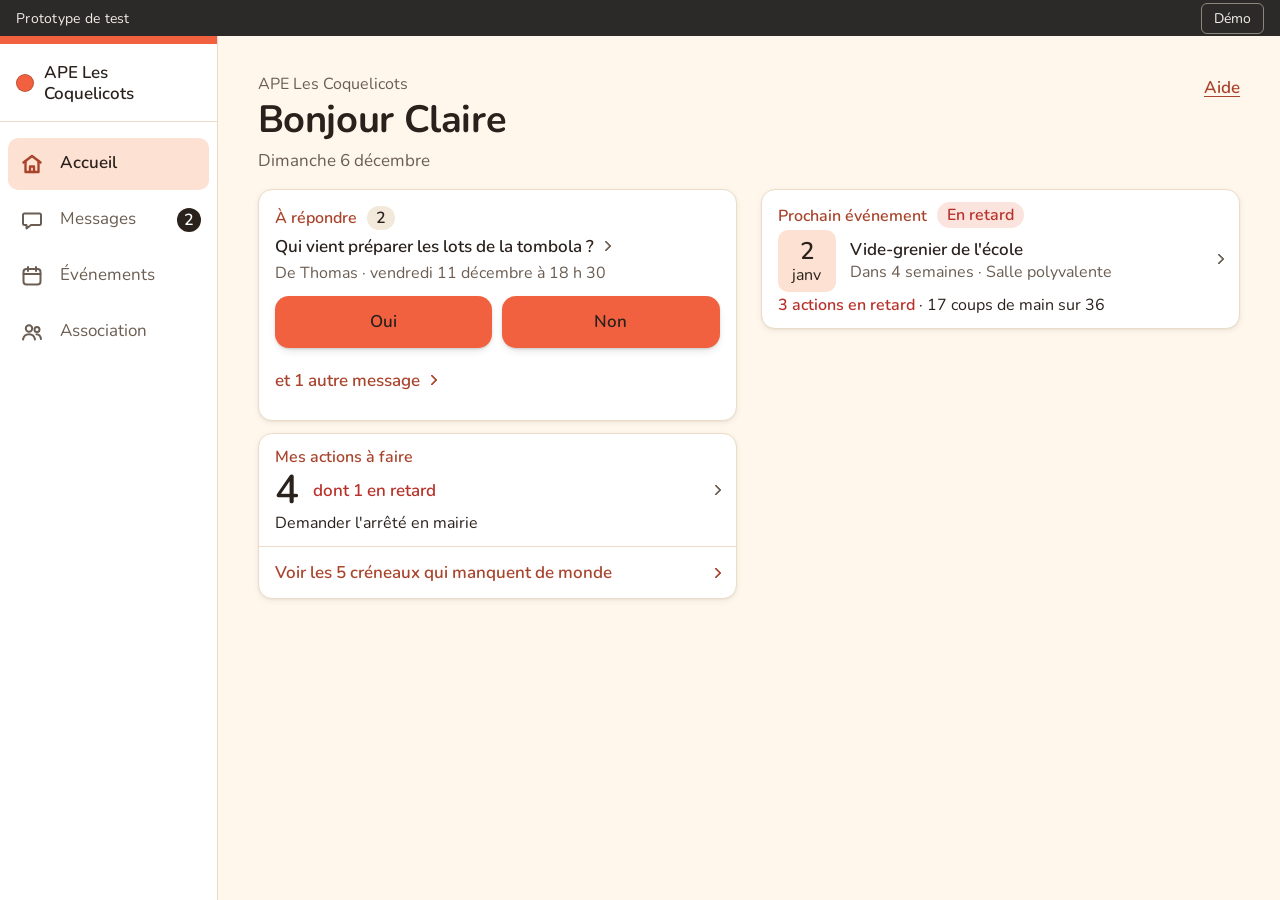
==== commit 5b0e67c5: "Demande 017 : finition visuelle, à vérifier Co-Authored-By: Claude Opus 5.5 <noreply@anthropic.com>" ====
--- a/nuit/index.html
+++ b/nuit/index.html
@@ -29,6 +29,16 @@
 
   <main id="vue" class="vue" tabindex="-1"></main>
 
+  <!-- Demande 017 : la fenêtre de confirmation de l'appli (remplace celle du navigateur). Sans titre : la phrase lui donne son nom
+       (la question) et sa description (la suite). Textes et boutons remplis par js/app.js, depuis mots.js. -->
+  <dialog class="fenetre" id="fenetre" aria-labelledby="fenetre-nom">
+    <p class="fenetre-phrase" id="fenetre-phrase"><span id="fenetre-nom"></span> <span id="fenetre-detail"></span></p>
+    <div class="fenetre-boutons">
+      <button type="button" class="bouton" id="fenetre-oui"></button>
+      <button type="button" class="bouton bouton--secondaire" id="fenetre-non"></button>
+    </div>
+  </dialog>
+
   <noscript><p class="vue">Ce prototype a besoin de JavaScript pour fonctionner.</p></noscript>
 
   <script src="mots.js"></script>
--- a/nuit/style.css
+++ b/nuit/style.css
@@ -51,7 +51,16 @@
   --geste: 52px;                  /* hauteur minimale des zones tactiles */
   --barre-bas: 72px;
   --bande: 79px;                  /* hauteur de la bande du bouton : 12 + 54 (un bouton) + 12, et 1 px de trait */
-  --ombre: 0 1px 2px rgba(42, 33, 28, 0.06), 0 6px 18px -10px rgba(42, 33, 28, 0.25);
+  /* Demande 017 (direction artistique) : contours fins et gris, ombres légères, mouvements courts. */
+  --contour: #8A7B70;             /* champs, boutons secondaires, cases : 4,1:1 sur blanc, 3,8:1 sur le fond, 3,4:1 sur --surface-douce */
+  --ombre: 0 1px 2px rgba(42, 33, 28, 0.05), 0 2px 6px rgba(42, 33, 28, 0.06);
+  --ombre-principale: 0 1px 2px rgba(42, 33, 28, 0.12), 0 4px 10px -4px rgba(42, 33, 28, 0.25); /* le bouton principal, seul bouton à en avoir */
+  --ombre-fenetre: 0 12px 40px rgba(42, 33, 28, 0.28);
+  --voile: rgba(42, 33, 28, 0.5);
+  --duree: 180ms;
+  --duree-courte: 150ms;
+  --courbe: cubic-bezier(.2, 0, 0, 1); /* départ vif, arrivée douce */
+  --rayon-fenetre: 20px;
 }
 
 *, *::before, *::after { box-sizing: border-box; }
@@ -63,16 +72,20 @@
   color: var(--texte);
   font-family: var(--police);
   font-size: var(--taille-texte);
-  font-weight: 500;
+  font-weight: 400;
   line-height: 1.5;
   overflow-wrap: break-word;
 }
 
-a { color: var(--principale-texte); font-weight: 700; }
+/* Demande 017 : souligné = un lien posé dans une phrase (et « Aide », les liens gris) ; ce qui s'ouvre porte un chevron, sans soulignement. */
+a { color: var(--principale-texte); font-weight: inherit; text-decoration: underline; text-decoration-thickness: 1px; text-underline-offset: 3px; }
 :focus-visible { outline: 3px solid var(--accent); outline-offset: 3px; border-radius: 4px; }
 h1, h2, h3, p, figure { margin: 0; }
 ul, ol { margin: 0; padding: 0; list-style: none; }
-strong { font-weight: 800; }
+strong { font-weight: 600; }
+/* Demande 017 : trois graisses seulement, 400, 600 et 700 (700 pour le titre de page). */
+h3 { font-weight: 600; }
+th { font-weight: 600; }
 
 /* ---------- Outils de démo (hors interface) ---------- */
 
@@ -86,12 +99,12 @@
   font: inherit; color: inherit; background: transparent;
   border: 1px solid #8C877D; border-radius: 6px; padding: 4px 12px; min-height: 30px; cursor: pointer;
 }
-.demo-retour { color: #F2EFE8; margin-left: auto; padding: 4px 0; font-weight: 500; }
+.demo-retour { color: #F2EFE8; margin-left: auto; padding: 4px 0; font-weight: 400; }
 .demo-menu { background: #2B2A28; color: #F2EFE8; padding: 4px 16px 12px; border-top: 1px solid #45433F; }
 .demo-ligne {
   display: flex; align-items: center; justify-content: space-between; gap: 12px; width: 100%;
   min-height: 48px; padding: 8px 0; border: 0; border-bottom: 1px solid #45433F;
-  font: inherit; color: #F2EFE8; text-decoration: none; text-align: left; background: none; font-weight: 500;
+  font: inherit; color: #F2EFE8; text-decoration: none; text-align: left; background: none; font-weight: 400;
 }
 .demo-ligne select { font: inherit; font-size: 1rem; padding: 6px 8px; border-radius: 6px; border: 1px solid #8C877D; background: #3A3936; color: #F2EFE8; }
 /* « Changer de groupe » et « Changer de personne » : le libellé au-dessus, la liste dessous,
@@ -105,74 +118,98 @@
 
 /* ---------- Mise en page ---------- */
 
-.vue { max-width: 560px; margin: 0 auto; padding: 20px 16px 56px; outline: none; }
+.vue { max-width: 560px; margin: 0 auto; padding: 16px 16px 56px; outline: none; }
 .espace-bureau .vue { padding-bottom: calc(var(--barre-bas) + 40px + env(safe-area-inset-bottom)); }
 
-.entete { margin-bottom: 20px; }
-.surtitre { font-size: var(--taille-petit); font-weight: 700; color: var(--texte-doux); margin-bottom: 2px; }
-h1 { font-size: 2rem; line-height: 1.15; font-weight: 850; letter-spacing: -0.01em; }
+.entete { margin-bottom: 16px; }
+.surtitre { font-size: var(--taille-petit); font-weight: 400; color: var(--texte-doux); margin-bottom: 2px; }
+h1 { font-size: 2rem; line-height: 1.15; font-weight: 700; letter-spacing: -0.01em; }
 h1:focus { outline: none; }
-h2 { font-size: 1.25rem; line-height: 1.25; font-weight: 800; }
+h2 { font-size: 1.25rem; line-height: 1.25; font-weight: 600; }
 .sous-titre { margin-top: 6px; color: var(--texte-doux); }
 .discret { color: var(--texte-doux); font-size: var(--taille-petit); }
-.texte-alerte { color: var(--alerte); font-weight: 800; }
+.texte-alerte { color: var(--alerte); font-weight: 600; }
 
 .retour {
   display: inline-flex; align-items: center; gap: 8px; min-height: 44px; margin: -6px 0 6px;
   text-decoration: none;
 }
-.retour::before { content: ""; width: 9px; height: 9px; border-left: 3px solid currentColor; border-bottom: 3px solid currentColor; transform: rotate(45deg); border-radius: 1px; }
-
-.section { margin-top: 28px; }
-.section-titre { display: flex; align-items: baseline; justify-content: space-between; gap: 12px; margin-bottom: 10px; }
-.section-titre .discret { font-weight: 600; }
+/* Demande 017 : un seul chevron, 8 × 8 px, trait de 2 px ; vers la gauche pour revenir. */
+.retour::before { content: ""; flex-shrink: 0; width: 8px; height: 8px; border-left: 2px solid currentColor; border-bottom: 2px solid currentColor; transform: rotate(45deg); border-radius: 1px; }
+
+.section { margin-top: 24px; }
+.section-titre { display: flex; align-items: baseline; justify-content: space-between; gap: 12px; margin-bottom: 8px; }
+.section-titre .discret { font-weight: 400; }
 
 /* ---------- Boutons ---------- */
 
 .bouton {
   display: flex; align-items: center; justify-content: center; gap: 8px;
-  width: 100%; min-height: var(--geste); padding: 12px 20px;
-  font: inherit; font-weight: 800; text-align: center; text-decoration: none;
-  border-radius: var(--rayon); cursor: pointer; border: 2px solid transparent;
-}
-.bouton--principal { background: var(--principale-fond); color: var(--sur-principale); box-shadow: 0 3px 0 rgba(42, 33, 28, 0.18); }
-.bouton--secondaire { background: var(--surface); color: var(--texte); border-color: var(--texte); }
+  /* Demande 017 : le contour passe de 2 à 1 px ; la marge intérieure gagne 1 px, la hauteur du bouton ne change pas (54 px avec une ligne). */
+  width: 100%; min-height: var(--geste); padding: 13px 20px;
+  font: inherit; font-weight: 600; text-align: center; text-decoration: none;
+  border-radius: var(--rayon); cursor: pointer; border: 1px solid transparent;
+  transition: background-color var(--duree-courte) var(--courbe), border-color var(--duree-courte) var(--courbe),
+    box-shadow var(--duree-courte) var(--courbe), color var(--duree-courte) var(--courbe), transform var(--duree-courte) var(--courbe);
+}
+/* Demande 017 : le bouton principal, seul bouton à avoir une ombre (une ombre douce, sans arête) ; aucun contour. */
+.bouton--principal { background: var(--principale-fond); color: var(--sur-principale); box-shadow: var(--ombre-principale); }
+.bouton--secondaire { background: var(--surface); color: var(--texte); border-color: var(--contour); }
+.bouton--secondaire:hover { background: var(--surface-douce); }
 .bouton--alerte { background: var(--alerte); color: #fff; }
 .bouton--petit { width: auto; min-height: 48px; padding: 8px 16px; flex-shrink: 0; }
 .bouton + .bouton, .bouton + .boutons-ligne, .boutons-ligne + .bouton { margin-top: 12px; }
-.bouton:active { transform: translateY(2px); box-shadow: none; }
+.bouton:active { transform: translateY(1px); }
+.bouton--principal:active { box-shadow: 0 1px 2px rgba(42, 33, 28, 0.12); }
 /* Un bouton d'ajout placé avant une liste, ou après elle (demande 006). */
 .bouton + .calendrier, .bouton + .avancement, .bouton + .vide { margin-top: 16px; }
 .repli + .bouton { margin-top: 14px; }
 .vide .bouton { margin-top: 6px; }
 
-.lien-suite { display: inline-flex; align-items: center; gap: 6px; min-height: 48px; margin-top: 8px; }
-.lien-suite::after { content: ""; width: 8px; height: 8px; border-right: 3px solid currentColor; border-top: 3px solid currentColor; transform: rotate(45deg); border-radius: 1px; }
+/* Demande 017 : le lien de suite se reconnaît à son chevron, pas à un soulignement. */
+.lien-suite { display: inline-flex; align-items: center; gap: 8px; min-height: 48px; margin-top: 8px; font-weight: 600; text-decoration: none; }
+.lien-suite::after { content: ""; flex-shrink: 0; width: 8px; height: 8px; border-right: 2px solid currentColor; border-top: 2px solid currentColor; transform: rotate(45deg); border-radius: 1px; }
 .lien-bouton {
   display: block; width: 100%; min-height: 48px; margin-top: 4px;
-  font: inherit; font-weight: 700; color: var(--texte-doux); background: none; border: 0; text-decoration: underline; cursor: pointer;
+  font: inherit; font-weight: 600; color: var(--texte-doux); background: none; border: 0;
+  text-decoration: underline; text-decoration-thickness: 1px; text-underline-offset: 3px; cursor: pointer;
 }
 
 /* ---------- Cartes et blocs (un toucher ouvre le détail) ---------- */
 
 .carte {
-  position: relative; display: block; padding: 16px 44px 16px 16px; margin-bottom: 12px;
+  position: relative; display: block; padding: 12px 40px 12px 16px; margin-bottom: 8px;
   background: var(--surface); border: 1px solid var(--trait); border-radius: var(--rayon); box-shadow: var(--ombre);
-  color: var(--texte); text-decoration: none; font-weight: 500;
-}
+  color: var(--texte); text-decoration: none; font-weight: 400;
+  transition: background-color var(--duree-courte) var(--courbe), border-color var(--duree-courte) var(--courbe),
+    box-shadow var(--duree-courte) var(--courbe), transform var(--duree-courte) var(--courbe);
+}
+/* Demande 017 : le chevron, le même partout (8 × 8 px, trait de 2 px, gris doux) ; vers la droite, à 16 px du bord, centré. */
 .carte::after {
-  content: ""; position: absolute; right: 20px; top: 50%; width: 10px; height: 10px; margin-top: -5px;
-  border-right: 3px solid var(--principale-texte); border-top: 3px solid var(--principale-texte); transform: rotate(45deg); border-radius: 1px;
+  content: ""; position: absolute; right: 16px; top: 50%; width: 8px; height: 8px; margin-top: -4px;
+  border-right: 2px solid var(--texte-doux); border-top: 2px solid var(--texte-doux); transform: rotate(45deg); border-radius: 1px;
 }
 .carte:active { transform: translateY(1px); }
-.carte-etiquette { display: block; font-size: var(--taille-petit); font-weight: 800; color: var(--principale-texte); margin-bottom: 4px; }
+.carte-etiquette { display: block; font-size: var(--taille-petit); line-height: 1.375; font-weight: 600; color: var(--principale-texte); margin-bottom: 2px; }
 .carte-ligne { display: flex; gap: 14px; align-items: center; }
-.carte-titre { display: block; font-size: 1.25rem; line-height: 1.25; font-weight: 800; }
-.carte-quand { display: block; color: var(--texte-doux); }
-.carte-infos { display: block; margin-top: 10px; }
+.carte-titre { display: block; font-size: var(--taille-texte); line-height: 1.3; font-weight: 600; }
+.carte-quand { display: block; font-size: var(--taille-petit); line-height: 1.375; color: var(--texte-doux); }
+.carte-infos { display: block; font-size: var(--taille-petit); line-height: 1.375; margin-top: 2px; }
+/* Demande 017 : la carte d'un message, « Question · De Thomas » sur une ligne (la sorte à la couleur du groupe, l'auteur en gris). */
+.carte-auteur { color: var(--texte-doux); font-weight: 400; white-space: nowrap; } /* le point médian ne commence jamais une ligne */
+/* Demande 017, critère « quatre messages au moins visibles sans défiler à 375 × 812 » (écran Messages, bureau de l'APE) : les valeurs
+   de la direction artistique laissaient la 4e carte à 756 px (les titres de section n'étaient pas comptés). La liste des messages est donc
+   un peu plus serrée que les autres listes : sections à 12 px, cartes à 8 px de marge haute et basse, lignes à 1,25, sans écart entre
+   les lignes de la carte. Aucun texte sous 16 px. Choix à confirmer par la direction artistique (fiche de la demande 017). */
+.section--messages { margin-top: 12px; }
+.section--messages > .section-titre { margin-bottom: 4px; line-height: 1.2; }
+.carte--message { padding-top: 8px; padding-bottom: 8px; }
+.carte--message .carte-titre { line-height: 1.25; }
+.carte--message .carte-etiquette, .carte--message .carte-quand, .carte--message .carte-infos { line-height: 1.25; margin: 0; }
+.carte--message .etiquette { line-height: 1.25; padding-top: 1px; padding-bottom: 1px; }
 .carte--passee { background: var(--surface-douce); box-shadow: none; }
 
-.grand-nombre { font-size: 2.5rem; line-height: 1; font-weight: 900; color: var(--texte); }
+.grand-nombre { font-size: 2.5rem; line-height: 1; font-weight: 600; color: var(--texte); }
 .bloc-chiffre { display: flex; align-items: center; gap: 14px; }
 
 .pastille {
@@ -180,14 +217,14 @@
   width: 58px; height: 62px; border-radius: var(--rayon-petit);
   background: var(--principale-pale); color: var(--texte); line-height: 1;
 }
-.pastille-jour { font-size: 1.5rem; font-weight: 900; }
-.pastille-mois { font-size: 1rem; font-weight: 800; margin-top: 4px; }
+.pastille-jour { font-size: 1.5rem; font-weight: 600; }
+.pastille-mois { font-size: 1rem; font-weight: 400; margin-top: 4px; }
 .carte--passee .pastille { background: var(--surface); }
 
 /* Étiquettes */
 .etiquette {
   display: inline-block; flex-shrink: 0; padding: 2px 10px; border-radius: 999px;
-  font-size: 1rem; font-weight: 800; white-space: nowrap;
+  font-size: 1rem; line-height: 1.375; font-weight: 600; white-space: nowrap;
   background: var(--surface-douce); color: var(--texte);
 }
 .etiquette--alerte { background: var(--alerte-pale); color: var(--alerte); }
@@ -201,17 +238,18 @@
   display: flex; justify-content: space-around; gap: 2px;
   min-height: var(--barre-bas); padding: 0 6px env(safe-area-inset-bottom);
   background: var(--surface); border-top: 1px solid var(--trait);
-  box-shadow: 0 -6px 18px -12px rgba(42, 33, 28, 0.3);
+  box-shadow: 0 -1px 3px rgba(42, 33, 28, 0.06);
 }
 .onglets[hidden] { display: none; }
 .onglets a {
   flex: 1 1 auto; display: flex; flex-direction: column; align-items: center; justify-content: center; gap: 2px; min-width: 0;
-  padding: 8px 2px 6px; color: var(--texte-doux); text-decoration: none; font-size: 1rem; font-weight: 700; line-height: 1.1;
+  padding: 8px 2px 6px; color: var(--texte-doux); text-decoration: none; font-size: 1rem; font-weight: 400; line-height: 1.1;
   letter-spacing: -0.01em;
+  transition: background-color var(--duree-courte) var(--courbe), color var(--duree-courte) var(--courbe);
 }
 .onglets .icone { display: flex; align-items: center; justify-content: center; width: 52px; height: 30px; border-radius: 999px; }
 .onglets svg { width: 24px; height: 24px; fill: none; stroke: currentColor; stroke-width: 2; stroke-linecap: round; stroke-linejoin: round; }
-.onglets a[aria-current="page"] { color: var(--texte); font-weight: 850; }
+.onglets a[aria-current="page"] { color: var(--texte); font-weight: 600; }
 .onglets a[aria-current="page"] .icone { background: var(--principale-pale); }
 .onglets a[aria-current="page"] svg { stroke: var(--principale-texte); stroke-width: 2.4; }
 
@@ -221,31 +259,40 @@
 .bascule a {
   display: flex; align-items: center; justify-content: center; min-height: 46px; padding: 6px 8px;
   border-radius: var(--rayon-petit); color: var(--texte); text-decoration: none; text-align: center;
-}
-.bascule a[aria-current] { background: var(--surface); box-shadow: var(--ombre); font-weight: 850; }
+  transition: background-color var(--duree-courte) var(--courbe), box-shadow var(--duree-courte) var(--courbe);
+}
+.bascule a[aria-current] { background: var(--surface); box-shadow: var(--ombre); font-weight: 600; }
 
 .actions { background: var(--surface); border: 1px solid var(--trait); border-radius: var(--rayon); padding: 0 14px; }
 .action { display: flex; align-items: center; justify-content: space-between; gap: 12px; padding: 12px 0; }
 .action + .action { border-top: 1px solid var(--trait); }
 .action-texte { min-width: 0; }
-.action-libelle { font-weight: 800; line-height: 1.3; }
+.action-libelle { font-weight: 600; line-height: 1.3; }
 .action-meta { color: var(--texte-doux); margin-top: 2px; }
-.action--retard .action-quand { color: var(--alerte); font-weight: 800; }
-.action--fait .action-libelle { color: var(--texte-doux); font-weight: 500; }
-
-/* Libellé qui s'ouvre (demande 006, bureau) : tout le texte de l'action est la zone à toucher,
-   le libellé garde sa couleur et sa graisse et gagne un soulignement. */
+.action--retard .action-quand { color: var(--alerte); font-weight: 600; }
+.action--fait .action-libelle { color: var(--texte-doux); font-weight: 400; }
+
+/* Libellé qui s'ouvre (demande 006, bureau) : tout le texte de l'action est la zone à toucher, le libellé garde sa couleur et sa graisse.
+   Demande 017 : plus de soulignement, un chevron vers la droite, à 4 px du texte, avant le bouton d'état. */
 .action-texte--lien {
-  display: flex; flex-direction: column; justify-content: center; flex: 1 1 auto; min-height: 44px;
+  position: relative; display: flex; flex-direction: column; justify-content: center; flex: 0 1 auto; min-height: 44px; padding-right: 12px;
   color: inherit; font-weight: inherit; text-decoration: none;
 }
-.action-texte--lien .action-libelle { text-decoration: underline; text-decoration-thickness: 2px; text-underline-offset: 3px; }
+/* Essai 2 (B2) : le chevron suit le dernier mot du libellé, à 8 px, dans sa ligne ; il ne passe jamais seul à la ligne et ne touche pas
+   le bouton d'état. La zone à toucher reste tout le texte de l'action (44 px de haut au moins). */
+.action-texte--lien .fin-libelle { white-space: nowrap; }
+.action-texte--lien .fin-libelle::after {
+  content: ""; display: inline-block; width: 8px; height: 8px; margin-left: 8px; vertical-align: 2px;
+  border-right: 2px solid var(--texte-doux); border-top: 2px solid var(--texte-doux); transform: rotate(45deg); border-radius: 1px;
+}
 
 /* Statut d'une action : on touche pour le faire avancer */
 .statut {
   flex-shrink: 0; min-width: 104px; min-height: 48px; padding: 6px 12px;
-  font: inherit; font-size: 1rem; font-weight: 800; border-radius: 999px; cursor: pointer;
+  font: inherit; font-size: 1rem; font-weight: 600; border-radius: 999px; cursor: pointer;
   border: 2px solid var(--texte); color: var(--texte); background: var(--surface);
+  transition: background-color var(--duree-courte) var(--courbe), border-color var(--duree-courte) var(--courbe),
+    color var(--duree-courte) var(--courbe), transform var(--duree-courte) var(--courbe);
 }
 .statut--en-cours { background: var(--accent-pale); border-color: var(--accent); color: var(--accent); }
 .statut--fait { border-color: transparent; background: transparent; color: var(--texte-doux); font-weight: 600; min-height: 44px; }
@@ -263,13 +310,15 @@
   display: flex; align-items: center; gap: 10px; min-height: 60px; padding: 10px 14px; cursor: pointer; list-style: none;
 }
 .repli > summary::-webkit-details-marker { display: none; }
+/* Demande 017 : le chevron du repli, vers le bas fermé, vers le haut ouvert ; il tourne en 150 ms. */
 .repli > summary::after {
-  content: ""; flex-shrink: 0; width: 9px; height: 9px; margin: 0 4px 4px 4px;
-  border-right: 3px solid var(--texte-doux); border-bottom: 3px solid var(--texte-doux); transform: rotate(45deg); border-radius: 1px;
-}
-.repli[open] > summary::after { transform: rotate(-135deg); margin-bottom: -4px; }
+  content: ""; flex-shrink: 0; width: 8px; height: 8px; margin: 0 4px 4px 4px;
+  border-right: 2px solid var(--texte-doux); border-top: 2px solid var(--texte-doux); transform: rotate(135deg); border-radius: 1px;
+  transition: transform var(--duree-courte) var(--courbe);
+}
+.repli[open] > summary::after { transform: rotate(-45deg); margin-bottom: -4px; }
 .repli-titres { flex: 1; min-width: 0; }
-.repli-titre { display: block; font-weight: 800; }
+.repli-titre { display: block; font-weight: 600; }
 .repli-meta { display: block; color: var(--texte-doux); }
 .insecable { white-space: nowrap; }
 /* Suite de mentions séparées par un point médian : le point ouvre chaque mention et tombe hors du cadre
@@ -291,19 +340,20 @@
 .calendrier { margin-bottom: 28px; padding: 16px 12px 14px; background: var(--surface); border: 1px solid var(--trait); border-radius: var(--rayon); }
 .calendrier-titre { margin: 0 4px 10px; }
 .calendrier-grille { width: 100%; border-collapse: separate; border-spacing: 2px; table-layout: fixed; }
-.calendrier-grille th { font-size: 1rem; font-weight: 700; color: var(--texte-doux); padding-bottom: 4px; }
+.calendrier-grille th { font-size: 1rem; font-weight: 400; color: var(--texte-doux); padding-bottom: 4px; }
 .calendrier-grille td { padding: 0; text-align: center; }
 .jour {
   display: flex; align-items: center; justify-content: center; width: 100%; max-width: 46px; height: 44px; margin: 0 auto;
-  border-radius: 12px; color: var(--texte); font-weight: 600; text-decoration: none; border: 3px solid transparent;
-}
-a.jour { font-weight: 900; }
+  border-radius: 12px; color: var(--texte); font-weight: 400; text-decoration: none; border: 3px solid transparent;
+}
+a.jour { font-weight: 600; }
 /* Trois formes en plus des couleurs, pour qui distingue mal le rouge du vert. */
 .jour--a-jour { background: var(--vert-pale); border-color: var(--vert); border-radius: 50%; }
 .jour--en-cours { background: var(--orange-pale); border-color: var(--orange); border-style: dashed; }
 .jour--retard { background: var(--alerte-pale); border-color: var(--alerte); border-style: double; border-width: 5px; }
 .jour--passe { background: var(--surface-douce); }
-.jour--aujourdhui { text-decoration: underline; text-decoration-thickness: 3px; text-underline-offset: 3px; font-weight: 900; }
+/* Le jour d'aujourd'hui garde son soulignement : c'est sa forme, ce n'est pas un lien (exception arbitrée, demande 017). */
+.jour--aujourdhui { text-decoration: underline; text-decoration-thickness: 3px; text-underline-offset: 3px; font-weight: 600; }
 .calendrier-mois { margin-top: 12px; }
 .calendrier-mois .bouton { width: 100%; }
 .legende { margin-top: 14px; }
@@ -321,9 +371,10 @@
 .sous-onglets { display: flex; gap: 4px; padding: 4px; margin: 0 0 20px; background: var(--surface-douce); border-radius: var(--rayon); }
 .sous-onglets a {
   flex: 1 1 auto; display: flex; align-items: center; justify-content: center; min-height: 46px; padding: 0 6px;
-  border-radius: var(--rayon-petit); color: var(--texte); text-decoration: none; font-weight: 700; white-space: nowrap;
-}
-.sous-onglets a[aria-current="page"] { background: var(--surface); box-shadow: var(--ombre); font-weight: 850; }
+  border-radius: var(--rayon-petit); color: var(--texte); text-decoration: none; font-weight: 400; white-space: nowrap;
+  transition: background-color var(--duree-courte) var(--courbe), box-shadow var(--duree-courte) var(--courbe);
+}
+.sous-onglets a[aria-current="page"] { background: var(--surface); box-shadow: var(--ombre); font-weight: 600; }
 
 /* Lien à envoyer aux parents */
 .partage { padding: 18px 16px; margin-bottom: 28px; background: var(--principale-pale); border-radius: var(--rayon); }
@@ -363,10 +414,10 @@
   background: var(--surface); border-radius: var(--rayon); box-shadow: var(--ombre);
   border-top: 12px solid var(--principale);
 }
-.affichette-asso { font-weight: 800; color: var(--texte-doux); }
-.affichette-merci { font-size: 2.5rem; line-height: 1.1; font-weight: 900; margin: 4px 0 20px; }
-.nombre { font-weight: 900; }
-.chiffre-vedette { display: flex; align-items: center; gap: 14px; font-weight: 800; font-size: 1.1875rem; line-height: 1.25; margin-bottom: 16px; }
+.affichette-asso { font-weight: 600; color: var(--texte-doux); }
+.affichette-merci { font-size: 2.5rem; line-height: 1.1; font-weight: 700; margin: 4px 0 20px; }
+.nombre { font-weight: 600; }
+.chiffre-vedette { display: flex; align-items: center; gap: 14px; font-weight: 600; font-size: 1.1875rem; line-height: 1.25; margin-bottom: 16px; }
 .chiffre-vedette .nombre { font-size: 4rem; line-height: 1; padding: 4px 12px; background: var(--principale-pale); border-radius: var(--rayon); }
 .chiffres li { display: flex; align-items: baseline; gap: 10px; padding: 10px 0; border-top: 1px solid var(--trait); }
 .chiffres .nombre { font-size: 1.875rem; white-space: nowrap; color: var(--accent); }
@@ -385,24 +436,25 @@
 .fiche, .membres { background: var(--surface); border: 1px solid var(--trait); border-radius: var(--rayon); padding: 4px 14px; }
 .membres li, .fiche li { display: flex; justify-content: space-between; flex-wrap: wrap; gap: 4px 12px; padding: 12px 0; }
 .membres li + li, .fiche li + li { border-top: 1px solid var(--trait); }
-.membre-nom { font-weight: 800; }
+.membre-nom { font-weight: 600; }
 .membre-role, .fiche-cle { color: var(--texte-doux); }
 
-.questions .repli > summary { font-weight: 800; }
+.questions .repli > summary { font-weight: 600; }
 .questions .repli-corps { padding: 12px 14px 14px; }
 .questions .repli-corps p + p { margin-top: 8px; }
 
 .nuancier { display: grid; grid-template-columns: 1fr; gap: 10px; }
 .nuance { display: flex; align-items: center; gap: 12px; padding: 10px; background: var(--surface); border: 1px solid var(--trait); border-radius: var(--rayon-petit); }
 .nuance-carre { flex-shrink: 0; width: 52px; height: 52px; border-radius: var(--rayon-petit); border: 1px solid rgba(42, 33, 28, 0.15); }
-.nuance-nom { display: block; font-weight: 800; }
+.nuance-nom { display: block; font-weight: 600; }
 .nuance-detail { display: block; color: var(--texte-doux); }
 .choix-couleurs { display: flex; flex-wrap: wrap; gap: 8px; }
 .choix-couleur {
   display: inline-flex; align-items: center; gap: 8px; min-height: 48px; padding: 6px 14px 6px 8px;
-  font: inherit; font-weight: 700; color: var(--texte); background: var(--surface); border: 2px solid var(--trait); border-radius: 999px; cursor: pointer;
-}
-.choix-couleur[aria-pressed="true"] { border-color: var(--texte); font-weight: 850; }
+  font: inherit; font-weight: 400; color: var(--texte); background: var(--surface); border: 1px solid var(--contour); border-radius: 999px; cursor: pointer;
+  transition: border-color var(--duree-courte) var(--courbe), box-shadow var(--duree-courte) var(--courbe);
+}
+.choix-couleur[aria-pressed="true"] { border-color: var(--texte); box-shadow: inset 0 0 0 1px var(--texte); font-weight: 600; }
 .choix-couleur span { width: 30px; height: 30px; border-radius: 50%; }
 .echelle li { padding: 8px 0; border-bottom: 1px solid var(--trait); }
 .echelle .discret { display: block; }
@@ -414,46 +466,49 @@
 
 .lien-aide {
   float: right; display: inline-flex; align-items: center; min-height: 44px; margin: -6px -4px 4px 12px; padding: 0 4px;
-  font-weight: 800; color: var(--principale-texte);
+  font-weight: 600; color: var(--principale-texte);
 }
 
 /* ---------- Groupes, personnes, équipes (demande 005) ---------- */
 
 .message-ok {
   margin: 0 0 16px; padding: 12px 14px; border-radius: var(--rayon-petit);
-  background: var(--accent-pale); color: var(--texte); font-weight: 700; border-left: 6px solid var(--accent);
+  background: var(--accent-pale); color: var(--texte); font-weight: 400; border-left: 6px solid var(--accent);
 }
 .message-ok[hidden] { display: none; }
 .section .message-ok { margin-top: 14px; }
 .avertissement {
   margin: -8px 0 18px; padding: 8px 12px; border-radius: var(--rayon-petit);
-  background: var(--surface-douce); color: var(--texte-doux); font-size: var(--taille-petit); font-weight: 700;
+  background: var(--surface-douce); color: var(--texte-doux); font-size: var(--taille-petit); font-weight: 400;
 }
 
 .personnes { margin-top: 16px; background: var(--surface); border: 1px solid var(--trait); border-radius: var(--rayon); padding: 0 14px; }
 .personnes li + li { border-top: 1px solid var(--trait); }
 .personne { display: block; padding: 12px 0; color: var(--texte); text-decoration: none; }
-.personne--lien { position: relative; padding-right: 28px; }
+/* Demande 017 : le chevron de la ligne de personne et de la ligne de rendez-vous, le même que celui des cartes, à 16 px du bord droit. */
+.personne--lien { position: relative; padding-right: 36px; }
 .personne--lien::after {
-  content: ""; position: absolute; right: 6px; top: 50%; width: 9px; height: 9px; margin-top: -5px;
-  border-right: 3px solid var(--texte-doux); border-top: 3px solid var(--texte-doux); transform: rotate(45deg); border-radius: 1px;
-}
-.personne-nom { display: block; font-weight: 800; }
-.personne-vous { color: var(--texte-doux); font-weight: 600; }
+  content: ""; position: absolute; right: 16px; top: 50%; width: 8px; height: 8px; margin-top: -4px;
+  border-right: 2px solid var(--texte-doux); border-top: 2px solid var(--texte-doux); transform: rotate(45deg); border-radius: 1px;
+}
+.personne-nom { display: block; font-weight: 600; }
+.personne-vous { color: var(--texte-doux); font-weight: 400; }
 .personne-detail { display: block; color: var(--texte-doux); }
 .personne-contact { color: var(--texte); }
 
 .form-personne, .form-equipe, .form-groupe, .form-evenement, .form-action, .form-creneau { margin-top: 4px; }
 .choix { border: 0; margin: 0 0 16px; padding: 0; min-width: 0; }
-.choix legend { font-weight: 800; margin-bottom: 6px; padding: 0; }
+.choix legend { font-weight: 600; margin-bottom: 6px; padding: 0; }
+/* Demande 017 : un contour gris fin ; la case choisie, un trait foncé de 2 px visibles, sans que rien ne bouge. */
 .choix-option {
   display: flex; align-items: flex-start; gap: 12px; min-height: var(--geste); padding: 10px 12px; margin-bottom: 8px;
-  background: var(--surface); border: 2px solid var(--trait); border-radius: var(--rayon-petit); cursor: pointer;
-}
-.choix-option:has(input:checked) { border-color: var(--texte); }
+  background: var(--surface); border: 1px solid var(--contour); border-radius: var(--rayon-petit); cursor: pointer;
+  transition: border-color var(--duree-courte) var(--courbe), box-shadow var(--duree-courte) var(--courbe), background-color var(--duree-courte) var(--courbe);
+}
+.choix-option:has(input:checked) { border-color: var(--texte); box-shadow: inset 0 0 0 1px var(--texte); }
 .choix-option input { flex-shrink: 0; width: 24px; height: 24px; margin: 1px 0 0; accent-color: var(--accent); }
 .choix-texte { min-width: 0; }
-.choix-titre { display: flex; align-items: center; gap: 8px; font-weight: 800; }
+.choix-titre { display: flex; align-items: center; gap: 8px; font-weight: 600; }
 .choix-detail { display: block; color: var(--texte-doux); }
 .choix--couleurs { display: grid; grid-template-columns: 1fr 1fr; gap: 0 8px; }
 .choix--couleurs legend { grid-column: 1 / -1; }
@@ -497,9 +552,11 @@
 .bloc-reponse .carte-etiquette { line-height: 1.5; }
 /* Le nombre du titre (« À répondre 2 ») est neutre, comme dans un titre de section : jamais la couleur du groupe. */
 .carte-etiquette .compte { color: var(--texte); }
-.bloc-reponse a.carte-titre {
-  padding: 4px 0; color: var(--texte);
-  text-decoration: underline; text-decoration-thickness: 2px; text-underline-offset: 3px;
+/* Demande 017 : le titre du bloc n'est plus souligné ; un chevron vers la droite, dans la ligne, après le dernier mot. */
+.bloc-reponse a.carte-titre { padding: 4px 0; color: var(--texte); text-decoration: none; }
+.bloc-reponse a.carte-titre::after {
+  content: ""; display: inline-block; width: 8px; height: 8px; margin-left: 8px; vertical-align: 2px;
+  border-right: 2px solid var(--texte-doux); border-top: 2px solid var(--texte-doux); transform: rotate(45deg); border-radius: 1px;
 }
 .bloc-reponse .carte-quand { margin-bottom: 12px; }
 .bloc-reponse .calme { padding: 4px 0; }
@@ -513,7 +570,7 @@
    avec sa flèche ; un trait ; en bas, un lien sur toute la largeur, sa flèche sur le même axe. Deux liens au plus, jamais de bouton. */
 .bloc-liens { margin-bottom: 12px; background: var(--surface); border: 1px solid var(--trait); border-radius: var(--rayon); box-shadow: var(--ombre); }
 .bloc-liens .carte { margin-bottom: 0; background: none; border: 0; box-shadow: none; }
-.bloc-liens .lien-suite { display: flex; justify-content: space-between; min-height: var(--geste); margin-top: 0; padding: 8px 21px 8px 16px; border-top: 1px solid var(--trait); }
+.bloc-liens .lien-suite { display: flex; justify-content: space-between; min-height: var(--geste); margin-top: 0; padding: 8px 16px 8px 16px; border-top: 1px solid var(--trait); }
 
 /* N3 · Repère « Rendez-vous » d'un jour du calendrier : carré aux coins arrondis, trait plein. */
 .jour--rendez-vous { background: var(--accent-pale); border-color: var(--accent); }
@@ -567,7 +624,7 @@
 .bande-action {
   position: fixed; left: 0; right: 0; bottom: calc(var(--barre-bas) + env(safe-area-inset-bottom)); z-index: 8;
   padding: 12px 16px; background: var(--fond); border-top: 1px solid var(--trait);
-  box-shadow: 0 -6px 18px -12px rgba(42, 33, 28, 0.3);
+  box-shadow: 0 -1px 3px rgba(42, 33, 28, 0.06);
 }
 .bande-action .bouton { max-width: 528px; margin: 0 auto; }
 /* L'exemple de la page Charte, posé à plat dans la colonne : son bouton a la largeur de la colonne, 16 px avant l'exemple suivant. */
@@ -592,12 +649,12 @@
 /* N7 · Zone de saisie sur plusieurs lignes : les règles de .champ input, mot pour mot. Trois lignes de haut pour le commentaire,
    pleine largeur, pas de poignée d'agrandissement. Le compteur est dessous, en .discret ; il ne change jamais de couleur. */
 .champ textarea {
-  display: block; width: 100%; min-height: calc(4.5em + 24px); padding: 10px 14px; resize: none;
+  display: block; width: 100%; min-height: calc(4.5em + 24px); padding: 11px 15px; resize: none;
   font: inherit; font-size: 1.1875rem; color: var(--texte);
-  background: var(--surface); border: 2px solid var(--texte-doux); border-radius: var(--rayon-petit);
-}
-.champ textarea:focus { outline: none; border-color: var(--accent); box-shadow: 0 0 0 3px var(--accent-pale); }
-.champ textarea[aria-invalid="true"] { border-color: var(--alerte); }
+  background: var(--surface); border: 1px solid var(--contour); border-radius: var(--rayon-petit);
+}
+.champ textarea:focus { outline: none; border-color: var(--accent); box-shadow: 0 0 0 1px var(--accent), 0 0 0 4px var(--accent-pale); }
+.champ textarea[aria-invalid="true"] { border-color: var(--alerte); box-shadow: 0 0 0 1px var(--alerte); }
 .compte-commentaire { margin-top: 4px; }
 .form-commentaire { margin-top: 16px; }
 .form-commentaire .champ { margin-bottom: 12px; }
@@ -625,7 +682,7 @@
   position: absolute; top: -6px; left: 38px; display: flex; align-items: center; justify-content: center;
   min-width: 24px; height: 24px; padding: 0 4px; border-radius: 999px;
   background: var(--texte); color: var(--surface); box-shadow: 0 0 0 2px var(--surface);
-  font-size: 1rem; font-weight: 800; line-height: 1; letter-spacing: 0;
+  font-size: 1rem; font-weight: 600; line-height: 1; letter-spacing: 0;
 }
 .onglet-nombre::after { content: attr(data-nombre); }
 /* L'exemple de la page Charte : le menu posé à plat dans la page. */
@@ -634,6 +691,7 @@
 
 /* N10 · Lignes dans un bloc (« Prochains rendez-vous ») : chaque ligne est un lien entier, un trait entre deux lignes. */
 .lignes-bloc li + li { border-top: 1px solid var(--trait); }
+.lignes-bloc a { text-decoration: none; }
 .bloc-reponse .lignes-bloc + .lien-suite { margin-top: 4px; }
 
 /* Démo › « Ce qui serait envoyé » : une entrée par envoi. */
@@ -647,7 +705,7 @@
   background: var(--surface); border-radius: var(--rayon); box-shadow: var(--ombre); border-top: 12px solid var(--principale);
 }
 .affiche h1 { margin-top: 2px; }
-.affiche-date { margin-top: 6px; font-weight: 800; }
+.affiche-date { margin-top: 6px; font-weight: 600; }
 .affiche-texte { margin-top: 10px; }
 
 .creneaux > li + li { margin-top: 10px; }
@@ -655,8 +713,8 @@
 .creneau-haut { display: flex; justify-content: space-between; align-items: center; gap: 12px; }
 .creneau-infos { min-width: 0; }
 .creneau-horaire { color: var(--texte-doux); }
-.creneau-titre { font-size: 1.1875rem; line-height: 1.25; font-weight: 800; }
-.creneau-places { display: flex; flex-wrap: wrap; align-items: center; gap: 4px 10px; margin-top: 6px; font-weight: 700; }
+.creneau-titre { font-size: 1.1875rem; line-height: 1.25; font-weight: 600; }
+.creneau-places { display: flex; flex-wrap: wrap; align-items: center; gap: 4px 10px; margin-top: 6px; font-weight: 400; }
 .creneau-noms { margin-top: 6px; color: var(--texte-doux); }
 .creneau--complet { background: var(--surface-douce); }
 .creneau--ouvert { border: 2px solid var(--principale); }
@@ -667,37 +725,38 @@
 .creneau--complet .jauge span { border-color: var(--texte-doux); background: var(--texte-doux); }
 
 .formulaire { margin-top: 14px; padding-top: 14px; border-top: 1px solid var(--trait); }
-.formulaire-titre { font-weight: 800; margin-bottom: 12px; }
+.formulaire-titre { font-weight: 600; margin-bottom: 12px; }
 .champ { margin-bottom: 16px; }
-.champ label { display: block; font-weight: 800; margin-bottom: 4px; }
+.champ label { display: block; font-weight: 600; margin-bottom: 4px; }
 .champ-aide { color: var(--texte-doux); margin-bottom: 6px; }
+/* Demande 017 : un contour gris fin (1 px) ; le texte ne bouge pas, la marge intérieure gagne le pixel. */
 .champ input {
-  display: block; width: 100%; min-height: var(--geste); padding: 10px 14px;
+  display: block; width: 100%; min-height: var(--geste); padding: 11px 15px;
   font: inherit; font-size: 1.1875rem; color: var(--texte);
-  background: var(--surface); border: 2px solid var(--texte-doux); border-radius: var(--rayon-petit);
-}
-.champ input:focus { outline: none; border-color: var(--accent); box-shadow: 0 0 0 3px var(--accent-pale); }
+  background: var(--surface); border: 1px solid var(--contour); border-radius: var(--rayon-petit);
+}
+.champ input:focus { outline: none; border-color: var(--accent); box-shadow: 0 0 0 1px var(--accent), 0 0 0 4px var(--accent-pale); }
 /* Demande 016, au clavier : le champ garde son halo quand la tabulation est sur son bouton de calendrier ou d'horloge. */
-.champ input:focus-within { border-color: var(--accent); box-shadow: 0 0 0 3px var(--accent-pale); }
+.champ input:focus-within { border-color: var(--accent); box-shadow: 0 0 0 1px var(--accent), 0 0 0 4px var(--accent-pale); }
 .champ input.champ-court { width: 5.5rem; text-align: center; text-transform: uppercase; }
 /* Dates et heures : la largeur et la hauteur d'un champ de texte, vide comme rempli (iPhone compris). */
 .champ input[type="date"], .champ input[type="time"] {
   -webkit-appearance: none; appearance: none; min-width: 0; max-width: 100%; height: calc(1.5em + 24px); text-align: left;
 }
 .champ input[type="date"]::-webkit-date-and-time-value, .champ input[type="time"]::-webkit-date-and-time-value { text-align: left; min-height: 1.5em; }
-.champ input[aria-invalid="true"] { border-color: var(--alerte); }
-.champ-erreur, .erreur-generale { color: var(--alerte); font-weight: 800; }
+.champ input[aria-invalid="true"] { border-color: var(--alerte); box-shadow: 0 0 0 1px var(--alerte); }
+.champ-erreur, .erreur-generale { color: var(--alerte); font-weight: 600; }
 .champ-erreur:not(:empty) { margin-top: 6px; }
 .erreur-generale:not(:empty) { margin-bottom: 12px; }
 .pied-affiche { margin-top: 20px; }
 
 .confirmation > * + * { margin-top: 14px; }
 .confirmation-quoi { padding: 14px 16px; background: var(--surface); border-radius: var(--rayon); border-left: 6px solid var(--principale); }
-.tampon-ok { display: inline-block; padding: 4px 14px; border-radius: 999px; background: var(--accent-pale); color: var(--accent); font-weight: 850; }
+.tampon-ok { display: inline-block; padding: 4px 14px; border-radius: 999px; background: var(--accent-pale); color: var(--accent); font-weight: 600; }
 .lien-perso { padding: 18px 16px; background: var(--principale-pale); border-radius: var(--rayon); }
 .lien-perso > .discret { color: var(--texte); margin: 4px 0 12px; }
 .lien-details { margin-top: 14px; }
-.lien-details summary { min-height: 44px; display: flex; align-items: center; cursor: pointer; font-weight: 800; }
+.lien-details summary { min-height: 44px; display: flex; align-items: center; cursor: pointer; font-weight: 600; }
 .lien-details .lien-adresse { margin-top: 8px; }
 
 /* ---------- Idée et info (demande 009) ---------- */
@@ -706,7 +765,8 @@
    les retours à la ligne gardés. Variante de titre, pour l'info qui n'a pas d'autre titre : la taille de .carte-titre,
    la même dans la liste et sur l'écran, pour que « Vu » reste visible sans défiler. */
 .message-texte { margin-top: 10px; color: var(--texte); white-space: pre-line; overflow-wrap: anywhere; }
-.message-texte--titre { margin-top: 0; font-size: 1.25rem; line-height: 1.3; font-weight: 800; letter-spacing: 0; }
+/* Demande 017 : la variante de titre suit le titre de carte (17 px, 600). */
+.message-texte--titre { margin-top: 0; font-size: var(--taille-texte); line-height: 1.3; font-weight: 600; letter-spacing: 0; }
 .message-texte + .message-texte { margin-top: 10px; }
 /* Le texte de l'info et l'explication gardent leurs retours à la ligne dans « ce qui serait envoyé ». */
 .confirmation-quoi { white-space: pre-line; overflow-wrap: anywhere; }
@@ -755,9 +815,54 @@
 /* Page Charte : les exemples de la réponse par lien, hors de la section « Composants ». */
 .exemples-lien > * + * { margin-top: 14px; }
 .exemples-lien .partage { margin-bottom: 0; }
-.affiche-titre { margin-top: 2px; font-size: 2rem; line-height: 1.15; font-weight: 850; letter-spacing: -0.01em; }
+.affiche-titre { margin-top: 2px; font-size: 2rem; line-height: 1.15; font-weight: 700; letter-spacing: -0.01em; }
 #exemple-page-lien > * + * { margin-top: 14px; }
 #exemple-page-lien .affiche { margin-bottom: 0; }
+
+/* ---------- Fenêtre de confirmation (demande 017) ----------
+   Au téléphone, collée en bas de l'écran (elle couvre la barre du bas) ; à partir de 640 px, au centre de la fenêtre du navigateur.
+   La phrase, puis le bouton qui confirme, puis « Annuler » : l'un sous l'autre au téléphone, côte à côte au-delà, même ordre au clavier.
+   Aucun contour ; une ombre ; un voile sur toute la page. Elle passe au-dessus de tout, bandeau du testeur compris. */
+.fenetre {
+  position: fixed; left: 0; right: 0; bottom: 0; top: auto; z-index: 30;
+  width: 100%; max-width: none; max-height: calc(100dvh - 48px); margin: 0; overflow-y: auto;
+  padding: 24px 16px calc(16px + env(safe-area-inset-bottom));
+  background: var(--surface); color: var(--texte); border: 0; border-radius: var(--rayon-fenetre) var(--rayon-fenetre) 0 0;
+  box-shadow: var(--ombre-fenetre);
+}
+.fenetre[open] { animation: monter 200ms var(--courbe); }
+.fenetre::backdrop { background: var(--voile); animation: fondre var(--duree-courte) var(--courbe); }
+/* Un nom de fichier ou un libellé long, sans espace, passe à la ligne : jamais de défilement de côté. */
+.fenetre-phrase { margin: 0 0 20px; font-size: var(--taille-texte); font-weight: 400; color: var(--texte); overflow-wrap: anywhere; }
+.fenetre-boutons { display: grid; grid-template-columns: 1fr; gap: 12px; }
+.fenetre-boutons .bouton { margin: 0; }
+/* L'exemple de la page Charte : posé à plat sur un pavé de voile. */
+.voile-exemple { padding: 24px 12px 0; margin-bottom: 14px; background: var(--voile); border-radius: var(--rayon); overflow: hidden; }
+.fenetre--exemple { position: static; display: block; max-height: none; animation: none; }
+
+@media (min-width: 640px) {
+  .fenetre {
+    top: 50%; left: 50%; right: auto; bottom: auto; transform: translate(-50%, -50%);
+    width: min(440px, calc(100vw - 48px)); padding: 28px 28px 24px; border-radius: var(--rayon);
+  }
+  .fenetre[open] { animation: approcher var(--duree) var(--courbe); }
+  .fenetre-boutons { grid-template-columns: 1fr 1fr; gap: 10px; }
+  .fenetre-boutons .bouton { min-width: 0; padding-left: 8px; padding-right: 8px; line-height: 1.2; }
+  .voile-exemple { padding: 32px 24px; }
+  .fenetre--exemple { transform: none; width: auto; max-width: 440px; margin: 0 auto; border-radius: var(--rayon); }
+}
+
+/* ---------- Page Charte (demande 017) : tableaux, exemples de champs et de chevrons ---------- */
+.tableau { width: 100%; border-collapse: collapse; background: var(--surface); border: 1px solid var(--trait); font-size: var(--taille-petit); line-height: 1.375; }
+.tableau th, .tableau td { padding: 8px 6px; text-align: left; vertical-align: top; border-bottom: 1px solid var(--trait); }
+.tableau th:first-child, .tableau td:first-child { padding-left: 10px; }
+.tableau th { color: var(--texte); }
+.champ--exemple-actif input { border-color: var(--accent); box-shadow: 0 0 0 1px var(--accent), 0 0 0 4px var(--accent-pale); }
+.exemples-finition > * + * { margin-top: 14px; }
+.exemples-finition > * + h2.section-titre { margin-top: 28px; }
+/* Essai 2 (B1) : l'exemple de la liste des messages garde ses valeurs (12 px au-dessus du titre, 4 px dessous), titre à 20 px comme dans la liste. */
+.exemples-finition > .section--messages { margin-top: 12px; }
+.section--messages > h3.section-titre { font-size: 1.25rem; font-weight: 600; }
 
 /* ---------- Trois paliers (demande 016) ----------
    Moins de 640 px : le téléphone, rien ne change.
@@ -793,26 +898,27 @@
   .espace-bureau .demo { margin-left: calc(-1 * var(--menu)); }
   #onglets {
     top: var(--bandeau); right: auto; bottom: 0; width: var(--menu);
-    flex-direction: column; justify-content: flex-start; gap: 4px; min-height: 0; padding: 0 12px 16px; overflow-y: auto;
+    flex-direction: column; justify-content: flex-start; gap: 4px; min-height: 0; padding: 0 8px 16px; overflow-y: auto;
     border-top: 0; border-right: 1px solid var(--trait); box-shadow: none;
   }
   #onglets .menu-groupe {
-    display: flex; align-items: center; gap: 10px; margin: 0 -12px 12px; padding: 18px 16px 16px;
+    display: flex; align-items: center; gap: 10px; margin: 0 -8px 12px; padding: 18px 16px 16px;
     border-top: 8px solid var(--principale); border-bottom: 1px solid var(--trait);
-    font-weight: 800; line-height: 1.25; color: var(--texte); overflow-wrap: anywhere;
+    font-weight: 600; line-height: 1.25; color: var(--texte); overflow-wrap: anywhere;
   }
   #onglets .menu-couleur { flex-shrink: 0; width: 18px; height: 18px; border-radius: 50%; background: var(--principale); border: 1px solid rgba(42, 33, 28, 0.25); }
   #onglets .menu-nom { min-width: 0; }
+  /* Essai 3 : l'icône, le mot, puis le nombre de messages qui attendent, sur une ligne. Chacun a sa place : le nombre est au bout
+     de la ligne et ne recouvre jamais le mot, à aucune largeur de menu ; le mot n'est jamais coupé. */
   #onglets a {
-    flex: 0 0 auto; flex-direction: row; justify-content: flex-start; gap: 10px; min-height: 52px; padding: 8px 12px 8px 4px;
+    flex: 0 0 auto; flex-direction: row; justify-content: flex-start; gap: 8px; min-height: 52px; padding: 8px 8px 8px 4px;
     border-radius: var(--rayon-petit); font-size: var(--taille-texte); letter-spacing: 0;
   }
   #onglets a[aria-current="page"] { background: var(--principale-pale); }
-  #onglets a[aria-current="page"] .icone { background: none; }
-  /* Le nombre de messages qui attendent : au bout de la ligne, il ne touche ni l'icône ni le mot. */
-  #onglets a { position: relative; }
-  #onglets .icone { position: static; }
-  #onglets .onglet-nombre { top: 50%; left: auto; right: 12px; margin-top: -12px; box-shadow: none; }
+  #onglets .icone { display: contents; }
+  #onglets svg { flex-shrink: 0; margin: 0 8px; }
+  #onglets .onglet-mot { order: 1; white-space: nowrap; }
+  #onglets .onglet-nombre { position: static; order: 2; flex-shrink: 0; margin-left: auto; box-shadow: none; }
 
   /* Une colonne : formulaires et pages simples, 640 px de large, alignés à gauche du contenu. */
   .espace-bureau .vue { max-width: calc(640px + 2 * var(--marge-ordi)); margin: 0; padding: 36px var(--marge-ordi) 56px; }
@@ -839,7 +945,12 @@
   .liste #evenements-a-venir + .calendrier, .liste .vide + .calendrier { margin-top: 28px; }
   .liste .calendrier + #evenements-passes, .liste .rendez-vous + #evenements-passes { margin-top: 0; }
   /* Tant que rien n'est choisi : un texte court, rien d'autre. */
-  .rien-choisi { padding: 72px 0 0; color: var(--texte-doux); }
+  /* Demande 017 : la phrase est au centre de la colonne de droite, en largeur et en hauteur (du bandeau du testeur au bas de l'écran). */
+  .rien-choisi {
+    position: fixed; top: var(--bandeau); bottom: 0; left: calc(var(--menu) + var(--colonne-liste)); right: 0;
+    display: flex; align-items: center; justify-content: center; padding: 0 var(--marge-ordi); text-align: center;
+    color: var(--texte-doux); pointer-events: none;
+  }
 
   /* L'accueil, en deux colonnes : « À répondre » et « Mes actions » à gauche, le prochain événement ou les prochains rendez-vous à droite. */
   .ecran-accueil .vue {
@@ -876,11 +987,32 @@
   a, .action-texte--lien .action-libelle { text-decoration: none !important; }
   .carte, .repli, .repli-corps, .actions, .action + .action, .bloc-reponse, .bloc-liens, .calendrier, .personnes, .personnes li + li, .fiche, .membres, .creneau { border-color: #999 !important; }
   .carte { padding-right: 16px; }
-  .carte::after, .repli > summary::after, .personne--lien::after { display: none; }
+  .carte::after, .repli > summary::after, .personne--lien::after, .action-texte--lien .fin-libelle::after, .bloc-reponse a.carte-titre::after { display: none; }
+  .fenetre { display: none !important; }
   .carte, .bloc-reponse, .bloc-liens, .repli, .action, .creneau, .personnes li, .membres li { break-inside: avoid; }
   h1, h2, summary { break-after: avoid; }
 }
 
+/* ---------- Mouvements (demande 017) : seulement l'opacité et la position, jamais la hauteur ; de 150 à 200 ms.
+   Les images clés n'ont pas d'état final : si le mouvement est coupé, l'élément est déjà à sa place. ---------- */
+
+@keyframes apparaitre { from { opacity: 0; transform: translateY(8px); } }
+@keyframes fondre { from { opacity: 0; } }
+@keyframes deplier { from { opacity: 0; transform: translateY(-4px); } }
+@keyframes cocher { from { opacity: 0; transform: rotate(-45deg) scale(.5); } }
+@keyframes monter { from { opacity: 0; transform: translateY(24px); } }
+@keyframes approcher { from { opacity: 0; transform: translate(-50%, -50%) scale(.96); } }
+
+/* Un nouvel écran, ou le détail ouvert à droite (js/app.js pose .anime sur #vue quand l'adresse change). Ce qui contient un élément fixe
+   (la bande du bouton, la phrase du panneau vide) ne fait que s'éclaircir : un déplacement le détacherait du bas de l'écran. */
+.vue.anime > :not(.bande-action):not(.rien-choisi):not(:has(.bande-action)) { animation: apparaitre var(--duree) var(--courbe); }
+.vue.anime > :has(.bande-action) { animation: fondre var(--duree) var(--courbe); }
+/* Un repli que la personne ouvre, et « Voir les N autres messages ». */
+.repli.anime[open] > .repli-corps, .suite-liste.anime:not([hidden]) { animation: deplier var(--duree-courte) var(--courbe); }
+/* La réponse et la clôture : ce qui vient de changer. */
+.bouton--choisi.anime::before { animation: cocher var(--duree-courte) var(--courbe); }
+.message-ok.anime, .bloc-reponse.anime, .etiquette.anime, .astuce.anime { animation: apparaitre var(--duree) var(--courbe); }
+
 @media (prefers-reduced-motion: reduce) {
-  * { transition: none !important; scroll-behavior: auto !important; }
-}
+  *, *::before, *::after, ::backdrop { animation: none !important; transition: none !important; scroll-behavior: auto !important; }
+}
